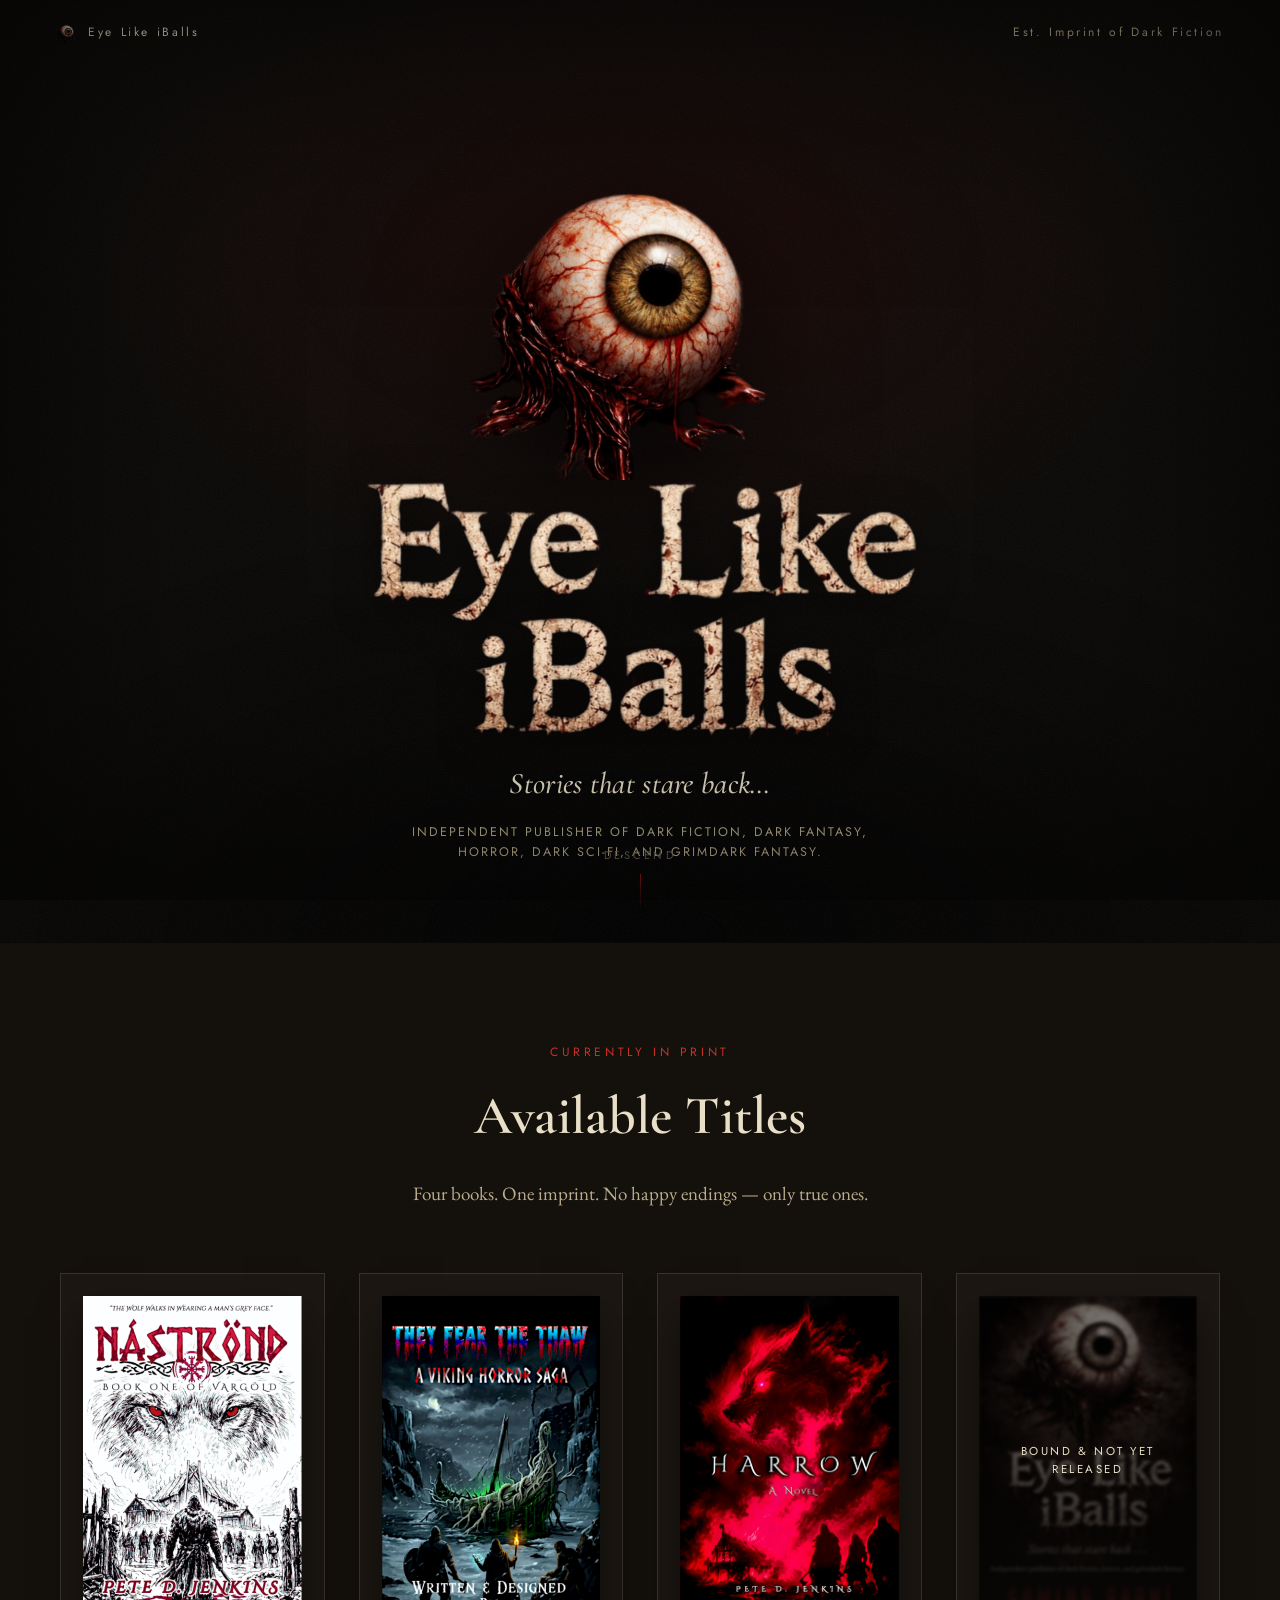
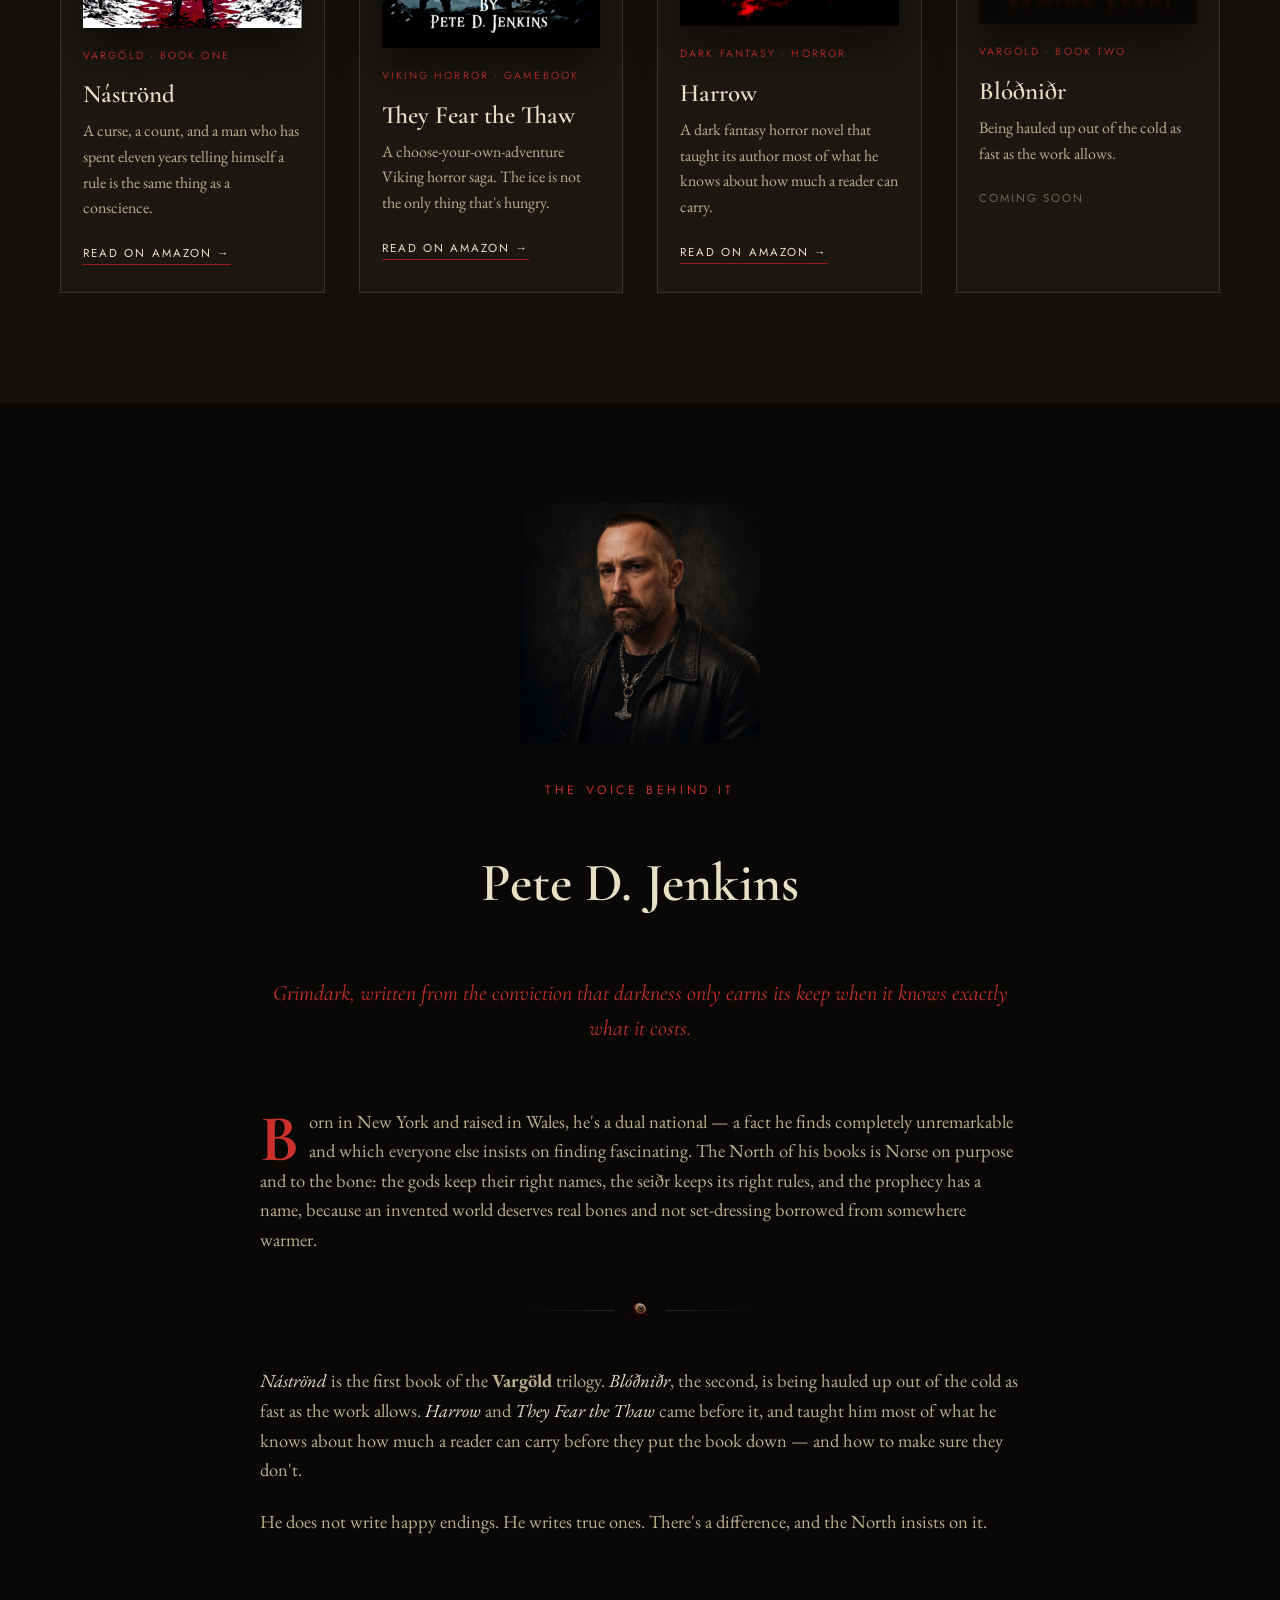
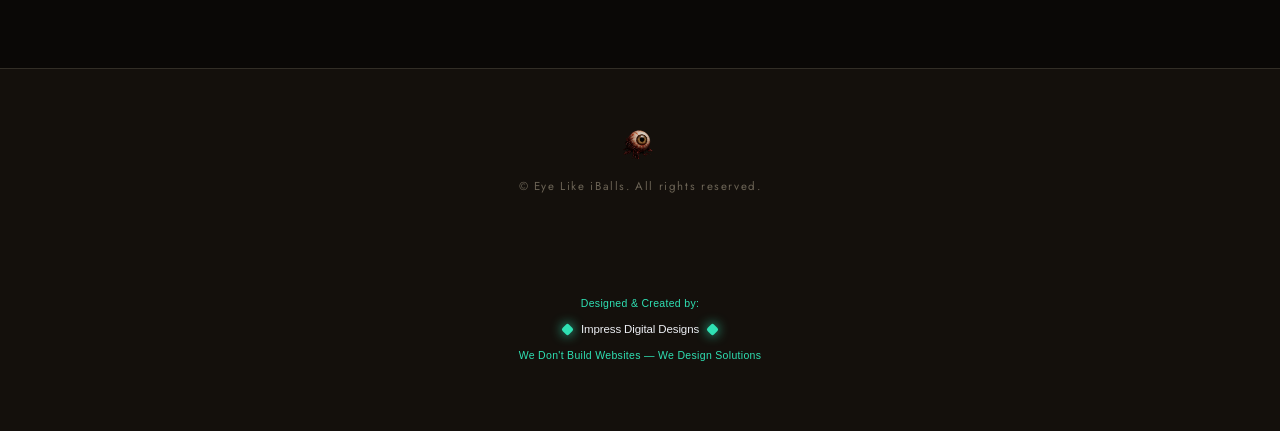
==== index.html @ 30e77a47 "Add files via upload" ====
<!DOCTYPE html>
<html lang="en">
<head>
<meta charset="UTF-8">
<meta name="viewport" content="width=device-width, initial-scale=1.0">
<title>Eye Like iBalls — Stories That Stare Back</title>
<meta name="description" content="Independent publisher of dark fiction, dark fantasy, horror, dark sci-fi, and grimdark fantasy.">
<link rel="preconnect" href="https://fonts.googleapis.com">
<link rel="preconnect" href="https://fonts.gstatic.com" crossorigin>
<link href="https://fonts.googleapis.com/css2?family=Cormorant+Garamond:ital,wght@0,500;0,600;0,700;1,500&family=EB+Garamond:ital,wght@0,400;0,500;1,400&family=Jost:wght@400;500;600&display=swap" rel="stylesheet">
<link rel="icon" href="favicon.png">
<link rel="icon" href="favicon.svg">
<link rel="stylesheet" href="assets/css/styles.css">
</head>
<body>

<div class="noise"></div>
<div class="vignette"></div>

<div class="markbar">
  <span class="brandmark"><img src="assets/images/eyeball.png" alt="Eye Like iBalls brand logo: Eyeball"> Eye Like iBalls</span>
  <span>Est. Imprint of Dark Fiction</span>
</div>

<section class="hero" id="top">
  <div class="eye-stage" id="eyeStage">
    <div class="eye-glow"></div>
    <img src="assets/images/eyeball.png" alt="A bleeding, torn eyeball — the mark of Eye Like iBalls">
    <div class="drip-field">
      <span class="drop"></span>
      <span class="drop"></span>
      <span class="drop"></span>
    </div>
  </div>

  <img class="wordmark" src="assets/images/wordmark.png" alt="Eye Like iBalls">

  <p class="tagline">Stories that stare back&hellip;</p>
  <p class="sub">Independent publisher of dark fiction, dark fantasy, horror, dark sci&#8209;fi, and grimdark fantasy.</p>

  <div class="scrolldown">Descend</div>
</section>

<svg class="torn" viewBox="0 0 1200 46" preserveAspectRatio="none"><path d="M0,0 L1200,0 L1200,18 L1170,26 L1140,14 L1108,30 L1076,10 L1044,24 L1012,6 L980,28 L948,12 L916,22 L884,4 L852,26 L820,16 L788,30 L756,8 L724,20 L692,2 L660,24 L628,14 L596,28 L564,10 L532,22 L500,6 L468,26 L436,16 L404,30 L372,8 L340,20 L308,4 L276,24 L244,12 L212,28 L180,10 L148,22 L116,6 L84,26 L52,16 L20,30 L0,14 Z"></path></svg>

<section id="catalog">
  <div class="wrap">
    <p class="eyebrow">Currently in Print</p>
    <h2 class="title">Available Titles</h2>
    <p class="lede">Four books. One imprint. No happy endings — only true ones.</p>

    <div class="catalog">

      <article class="book">
        <div class="frame">
          <img src="assets/images/Nastrond.png" alt="Book cover for Náströnd, Book One of Vargöld">
        </div>
        <span class="kicker">Vargöld &middot; Book One</span>
        <h3>Náströnd</h3>
        <p>A curse, a count, and a man who has spent eleven years telling himself a rule is the same thing as a conscience.</p>
        <a class="readlink" href="https://www.amazon.com/gp/product/B0H89X2QBV/ref=ox_sc_act_image_5?smid=A1Y53T3O3Q25L8&psc=1" target="_blank" rel="noopener">Read on Amazon &rarr;</a>
      </article>

      <article class="book">
        <div class="frame">
          <img src="assets/images/TheyFearTheThaw.png" alt="Book cover for They Fear the Thaw">
        </div>
        <span class="kicker">Viking Horror &middot; Gamebook</span>
        <h3>They Fear the Thaw</h3>
        <p>A choose&#8209;your&#8209;own&#8209;adventure Viking horror saga. The ice is not the only thing that's hungry.</p>
        <a class="readlink" href="https://www.amazon.com/They-Fear-Thaw-Viking-Horror/dp/B0H66J7ZLD" target="_blank" rel="noopener">Read on Amazon &rarr;</a>
      </article>

      <article class="book">
        <div class="frame">
          <img src="assets/images/Harrow.png" alt="Book cover for Harrow">
        </div>
        <span class="kicker">Dark Fantasy &middot; Horror</span>
        <h3>Harrow</h3>
        <p>A dark fantasy horror novel that taught its author most of what he knows about how much a reader can carry.</p>
        <a class="readlink" href="https://www.amazon.com/Harrow-Pete-D-Jenkins/dp/B0H679WCL9" target="_blank" rel="noopener">Read on Amazon &rarr;</a>
      </article>

      <article class="book soon">
        <div class="frame">
          <img src="assets/images/ComingSoon.png" alt="Book cover for Blóðniðr, Book Two of Vargöld — coming soon">
        </div>
        <span class="kicker">Vargöld &middot; Book Two</span>
        <h3>Blóðniðr</h3>
        <p>Being hauled up out of the cold as fast as the work allows.</p>
        <span class="tag-soon">Coming Soon</span>
      </article>

    </div>
  </div>
</section>

<section class="author-section">
  <div class="wrap author-grid">
    <img class="glyph" src="assets/images/author.png" alt="Author, Pete D. Jenkins">
    <p class="eyebrow">The Voice Behind It</p>
    <h2 class="title">Pete D. Jenkins</h2>
    <p class="byline">Grimdark, written from the conviction that darkness only earns its keep when it knows exactly what it costs.</p>

    <div class="bio">
      <p>Born in New York and raised in Wales, he's a dual national &mdash; a fact he finds completely unremarkable and which everyone else insists on finding fascinating. The North of his books is Norse on purpose and to the bone: the gods keep their right names, the sei&eth;r keeps its right rules, and the prophecy has a name, because an invented world deserves real bones and not set&#8209;dressing borrowed from somewhere warmer.</p>

      <div class="divider-glyph"><img src="assets/images/eyeball.png" alt=""></div>

      <p><em>Náströnd</em> is the first book of the <strong>Varg&ouml;ld</strong> trilogy. <em>Bl&oacute;&eth;ni&eth;r</em>, the second, is being hauled up out of the cold as fast as the work allows. <em>Harrow</em> and <em>They Fear the Thaw</em> came before it, and taught him most of what he knows about how much a reader can carry before they put the book down &mdash; and how to make sure they don't.</p>

      <p>He does not write happy endings. He writes true ones. There's a difference, and the North insists on it.</p>
    </div>
  </div>
</section>

<footer>
  <img src="assets/images/eyeball.png" alt="">
  <p class="rights">&copy; Eye Like iBalls. All rights reserved.</p>
  <br><br>
  <div id="madebyIDD">
      <style>
        @font-face {
            font-family: 'Rajdhani';
            src: url('RajdhaniLight.otf') format('opentype');
            font-weight: 300;
            font-style: normal;
            font-display: swap;
        }
        @font-face {
            font-family: 'Inter';
            src: url('Inter-Variable.ttf') format('truetype-variations');
            font-weight: 100 900;
            font-style: normal;
            font-display: swap;
        }
        .IDDmadeby {
            text-align: center;
            padding: 28px 20px;
        }
        .IDDmadeby a {
            text-decoration: none;
            color: inherit;
        }
        .IDDlogo-intro {
            font-family: Inter, sans-serif;
            font-size: 10.5px;
            letter-spacing: 0.03em;
            color: #2fe0b3;
            margin-bottom: 8px;
        }
        .IDDlogoproper {
            display: flex;
            align-items: center;
            justify-content: center;
            gap: 9px;
            font-family: Rajdhani, sans-serif;
            font-size: 11.5px;
            font-weight: 300;
            letter-spacing: -0.01em;
            color: #edeff4;
            margin-bottom: 8px;
        }
        .IDDlogoproper span {
            width: 9px;
            height: 9px;
            border-radius: 2px;
            background: #2fe0b3;
            transform: rotate(45deg);
            box-shadow: 0 0 12px #2fe0b3;
            display: inline-block;
        }
        .IDDtagline {
            font-family: Inter, sans-serif;
            font-size: 10.5px;
            letter-spacing: 0.03em;
            color: #2fe0b3;
        }
    </style>

    <div class="IDDmadeby">
        <a href="https://petedjenkinsauthor.github.io/impressdigitaldesigns/">
            <div class="IDDlogo-intro">
                Designed &amp; Created by:
            </div>
            <div class="IDDlogoproper">
                <span></span>
                Impress Digital Designs
                <span></span>
            </div>
            <div class="IDDtagline">
                We Don't Build Websites — We Design Solutions
            </div>
        </a>
    </div>
  </div>
<!--  <p class="credit">
    <a href="https://petedjenkinsauthor.github.io/impressdigitaldesigns/">Designed by <strong>Impress Digital Designs</strong></a>
    <a href="https://petedjenkinsauthor.github.io/impressdigitaldesigns/"><span class="tagline2">We don't build websites. We design solutions.</span></a>
    </p> -->
</footer>

<script>
  (function(){
    var reduce = window.matchMedia('(prefers-reduced-motion: reduce)').matches;
    var stage = document.getElementById('eyeStage');
    var img = stage ? stage.querySelector('img') : null;
    if(!reduce && img){
      window.addEventListener('mousemove', function(e){
        var w = window.innerWidth, h = window.innerHeight;
        var x = (e.clientX / w - 0.5) * 10;
        var y = (e.clientY / h - 0.5) * 8;
        img.style.transform = 'translate(' + x + 'px,' + y + 'px)';
      });
    }
  })();
</script>

</body>
</html>
---- assets/css/styles.css ----
/* Stylesheet for EyeLikeiBalls website */

:root{
  --void: #0a0806;
  --void-2: #14100c;
  --void-3: #1c1712;
  --bone: #e9dfc7;
  --bone-dim: #b9ad8d;
  --blood: #6e0e0e;
  --blood-bright: #9c1616;
  --blood-glow: #c9312a;
  --iris: #8f7a42;
  --ash: #6b6355;
  --hair: rgba(233,223,199,0.14);

  --display: "Cormorant Garamond", serif;
  --body: "EB Garamond", serif;
  --label: "Jost", sans-serif;
}

*{ box-sizing: border-box; }

html{ scroll-behavior: smooth; }

body{
  margin:0;
  background: var(--void);
  color: var(--bone);
  font-family: var(--body);
  font-size: 18px;
  line-height: 1.6;
  -webkit-font-smoothing: antialiased;
}

::selection{ background: var(--blood); color: var(--bone); }

a{ color: inherit; }

img{ max-width: 100%; display:block; }

.noise{
  position: fixed;
  inset: 0;
  pointer-events: none;
  z-index: 500;
  opacity: 0.05;
  mix-blend-mode: overlay;
  background-image: url("data:image/svg+xml;utf8,<svg xmlns='http://www.w3.org/2000/svg' width='120' height='120'><filter id='n'><feTurbulence type='fractalNoise' baseFrequency='0.9' numOctaves='2' stitchTiles='stitch'/></filter><rect width='100%25' height='100%25' filter='url(%23n)'/></svg>");
}

.vignette{
  position: fixed;
  inset:0;
  pointer-events:none;
  z-index: 400;
  box-shadow: inset 0 0 22vw rgba(0,0,0,0.75);
}

/* ---------- corner mark / nav ---------- */
.markbar{
  position: fixed;
  top:0; left:0; right:0;
  z-index: 300;
  display:flex;
  align-items:center;
  justify-content: space-between;
  padding: 22px clamp(20px, 5vw, 56px);
  font-family: var(--label);
  font-size: 12px;
  letter-spacing: 0.22em;
  color: var(--bone-dim);
  pointer-events: none;
  mix-blend-mode: difference;
}
.markbar span{ pointer-events:auto; }
.markbar .brandmark{
  display:flex; align-items:center; gap:10px;
  color: var(--bone);
}
.markbar .brandmark img{ width:22px; height:22px; opacity:0.9; filter: saturate(0.7); }

/* ---------- HERO ---------- */
.hero{
  position: relative;
  min-height: 100vh;
  display:flex;
  flex-direction: column;
  align-items:center;
  justify-content:center;
  text-align:center;
  padding: 140px 24px 80px;
  overflow: hidden;
  background:
    radial-gradient(ellipse 70% 55% at 50% 28%, rgba(110,14,14,0.16), transparent 62%),
    radial-gradient(ellipse 120% 80% at 50% 100%, rgba(0,0,0,0.9), transparent 60%),
    var(--void);
}

.hero::before{
  content:"";
  position:absolute; inset:0;
  background-image: url("data:image/svg+xml;utf8,<svg xmlns='http://www.w3.org/2000/svg' width='300' height='300'><filter id='n'><feTurbulence type='fractalNoise' baseFrequency='0.65' numOctaves='3'/><feColorMatrix type='saturate' values='0'/></filter><rect width='100%25' height='100%25' filter='url(%23n)' opacity='0.5'/></svg>");
  opacity: 0.10;
  pointer-events:none;
}

.eye-stage{
  position: relative;
  width: min(340px, 58vw);
  margin: 0 auto 6px;
}

.eye-stage img{
  width:100%;
  filter: drop-shadow(0 30px 60px rgba(0,0,0,0.75));
  will-change: transform;
  transition: transform 0.25s ease-out;
}

.eye-glow{
  position:absolute;
  left:50%; top:46%;
  width: 46%;
  height: 46%;
  transform: translate(-50%,-50%);
  background: radial-gradient(circle, rgba(201,49,42,0.35), transparent 70%);
  filter: blur(18px);
  opacity: 0.7;
  animation: pulse 4.5s ease-in-out infinite;
  pointer-events:none;
}

@keyframes pulse{
  0%,100%{ opacity: 0.45; transform: translate(-50%,-50%) scale(0.94); }
  50%{ opacity: 0.85; transform: translate(-50%,-50%) scale(1.05); }
}

.drip-field{
  position:absolute;
  left:50%;
  top: 100%;
  transform: translateX(-50%);
  width: 6px;
  height: 0;
}

.drop{
  position:absolute;
  top:0;
  width: 5px;
  height: 16px;
  border-radius: 0 0 50% 50%;
  background: linear-gradient(var(--blood-bright), var(--blood));
  opacity: 0;
  animation: drip 5.5s cubic-bezier(.6,0,.8,1) infinite;
}
.drop:nth-child(1){ left:-14px; animation-delay: 0s; }
.drop:nth-child(2){ left: -2px; animation-delay: 1.4s; }
.drop:nth-child(3){ left: 10px; animation-delay: 3.1s; }

@keyframes drip{
  0%{ opacity:0; transform: translateY(0) scaleY(0.6); }
  6%{ opacity: 0.9; }
  70%{ opacity: 0.75; }
  92%{ opacity:0; transform: translateY(120px) scaleY(1.3); }
  100%{ opacity:0; transform: translateY(120px); }
}

.wordmark{
  width: min(560px, 84vw);
  margin: -10px auto 22px;
  filter: drop-shadow(0 8px 20px rgba(0,0,0,0.6));
}

.tagline{
  font-family: var(--display);
  font-style: italic;
  font-weight: 500;
  font-size: clamp(22px, 3.4vw, 30px);
  color: var(--bone);
  letter-spacing: 0.01em;
  margin: 0 0 14px;
}

.sub{
  font-family: var(--label);
  font-size: 12.5px;
  letter-spacing: 0.16em;
  text-transform: uppercase;
  color: var(--bone-dim);
  max-width: 520px;
  margin: 0 auto;
}

.scrolldown{
  position:absolute;
  bottom: 34px; left:50%;
  transform: translateX(-50%);
  font-family: var(--label);
  font-size: 11px;
  letter-spacing: 0.3em;
  text-transform: uppercase;
  color: var(--ash);
  display:flex;
  flex-direction:column;
  align-items:center;
  gap:10px;
}
.scrolldown::after{
  content:"";
  width:1px; height:34px;
  background: linear-gradient(var(--blood-bright), transparent);
  animation: drip 3.2s ease-in-out infinite;
  animation-name: threadgrow;
}
@keyframes threadgrow{
  0%,100%{ opacity:0.2; height:20px; }
  50%{ opacity:0.9; height:40px; }
}

/* ---------- torn divider ---------- */
.torn{
  display:block;
  width: 100%;
  height: 2px;
  margin-top: -1px;
}
.torn path{ fill: var(--void-2); }
.torn-flip{ transform: rotate(180deg); }

/* ---------- SECTIONS ---------- */
section{
  position: relative;
  background: var(--void-2);
  padding: 100px 24px 110px;
}
.wrap{
  max-width: 1160px;
  margin: 0 auto;
}

.eyebrow{
  font-family: var(--label);
  font-size: 12px;
  letter-spacing: 0.3em;
  text-transform: uppercase;
  color: var(--blood-glow);
  text-align:center;
  margin: 0 0 10px;
}

h2.title{
  font-family: var(--display);
  font-weight: 600;
  font-size: clamp(34px, 5vw, 54px);
  text-align:center;
  margin: 0 0 20px;
  color: var(--bone);
}

.lede{
  max-width: 620px;
  margin: 0 auto 64px;
  text-align:center;
  color: var(--bone-dim);
  font-size: 19px;
}

/* ---------- catalog ---------- */
.catalog{
  display:grid;
  grid-template-columns: repeat(auto-fit, minmax(230px, 1fr));
  gap: 34px;
}

.book{
  position:relative;
  background: var(--void-3);
  border: 1px solid var(--hair);
  padding: 22px 22px 26px;
  transition: transform 0.35s ease, border-color 0.35s ease;
}
.book:hover{ transform: translateY(-6px); border-color: rgba(156,22,22,0.5); }

.book .frame{
  position:relative;
  overflow:hidden;
  margin-bottom: 20px;
  box-shadow: 0 20px 40px rgba(0,0,0,0.5);
}
.book .frame img{
  width:100%;
  display:block;
  transition: transform 0.6s ease, filter 0.6s ease;
}
.book:hover .frame img{ transform: scale(1.045); }

.book.soon .frame img{
  filter: grayscale(0.55) contrast(1.05) brightness(0.55) blur(1.5px);
}
.book.soon .frame::after{
  content: "Bound & Not Yet Released";
  position:absolute; inset:0;
  display:flex; align-items:center; justify-content:center;
  text-align:center;
  padding: 20px;
  font-family: var(--label);
  font-size: 11.5px;
  letter-spacing: 0.22em;
  text-transform: uppercase;
  color: var(--bone);
  background: linear-gradient(rgba(10,8,6,0.15), rgba(10,8,6,0.75));
}

.book h3{
  font-family: var(--display);
  font-size: 25px;
  font-weight: 600;
  margin: 0 0 4px;
  color: var(--bone);
}
.book .kicker{
  display:block;
  font-family: var(--label);
  font-size: 10.5px;
  letter-spacing: 0.2em;
  text-transform: uppercase;
  color: var(--blood-glow);
  margin-bottom: 10px;
}
.book p{
  color: var(--bone-dim);
  font-size: 16px;
  margin: 0 0 16px;
}

.readlink{
  font-family: var(--label);
  font-size: 11.5px;
  letter-spacing: 0.18em;
  text-transform: uppercase;
  color: var(--bone);
  text-decoration:none;
  border-bottom: 1px solid var(--blood-bright);
  padding-bottom: 3px;
  transition: color 0.25s ease, border-color 0.25s ease;
}
.readlink:hover{ color: var(--blood-glow); border-color: var(--blood-glow); }

.tag-soon{
  font-family: var(--label);
  font-size: 11.5px;
  letter-spacing: 0.18em;
  text-transform: uppercase;
  color: var(--ash);
}

/* ---------- author ---------- */
.author-section{ background: var(--void); }
.author-grid{
  display:grid;
  grid-template-columns: 1fr;
  gap: 30px;
  max-width: 760px;
  margin: 0 auto;
}
.author-grid .glyph{
  width: 240px;
  margin: 0 auto 8px;
  opacity: 0.85;
}
.byline{
  font-family: var(--display);
  font-style: italic;
  font-size: 22px;
  text-align:center;
  color: var(--blood-glow);
  margin: 0 0 30px;
}
.bio{
  color: var(--bone-dim);
  font-size: 18.5px;
  text-align: left;
}
.bio p{ margin: 0 0 22px; }
.bio p:first-of-type::first-letter{
  font-family: var(--display);
  font-size: 66px;
  line-height: 0.8;
  float:left;
  padding: 6px 10px 0 0;
  color: var(--blood-glow);
  font-weight: 700;
}
.bio em{ color: var(--bone); font-style: italic; }

.divider-glyph{
  display:flex;
  align-items:center;
  justify-content:center;
  gap: 16px;
  margin: 46px 0;
  color: var(--ash);
}
.divider-glyph::before, .divider-glyph::after{
  content:"";
  height:1px; width: 90px;
  background: linear-gradient(90deg, transparent, var(--hair));
}
.divider-glyph::after{ background: linear-gradient(270deg, transparent, var(--hair)); }
.divider-glyph img{ width: 20px; opacity: 0.7; }

/* ---------- footer ---------- */
footer{
  background: var(--void-2);
  border-top: 1px solid var(--hair);
  padding: 56px 24px 40px;
  text-align:center;
}
footer img{ width: 34px; margin: 0 auto 18px; opacity: 0.85; }
footer .rights{
  font-family: var(--label);
  font-size: 11.5px;
  letter-spacing: 0.14em;
  color: var(--ash);
  margin: 0 0 14px;
}
footer .credit{
  font-family: var(--label);
  font-size: 10.5px;
  letter-spacing: 0.16em;
  text-transform: uppercase;
  color: var(--bone-dim);
}
footer .credit strong{ color: var(--bone); font-weight: 600; }
footer .credit .tagline2{
  display:block;
  margin-top: 6px;
  color: var(--ash);
  font-style: normal;
  letter-spacing: 0.1em;
}
footer a {
    text-decoration: none;
}

@media (max-width: 640px){
  section{ padding: 76px 20px 84px; }
  .lede{ margin-bottom: 46px; }
  .catalog{ gap: 26px; }
}

@media (prefers-reduced-motion: reduce){
  *{ animation-duration: 0.001s !important; animation-iteration-count: 1 !important; transition-duration: 0.001s !important; }
  .eye-stage img{ transition:none; }
}
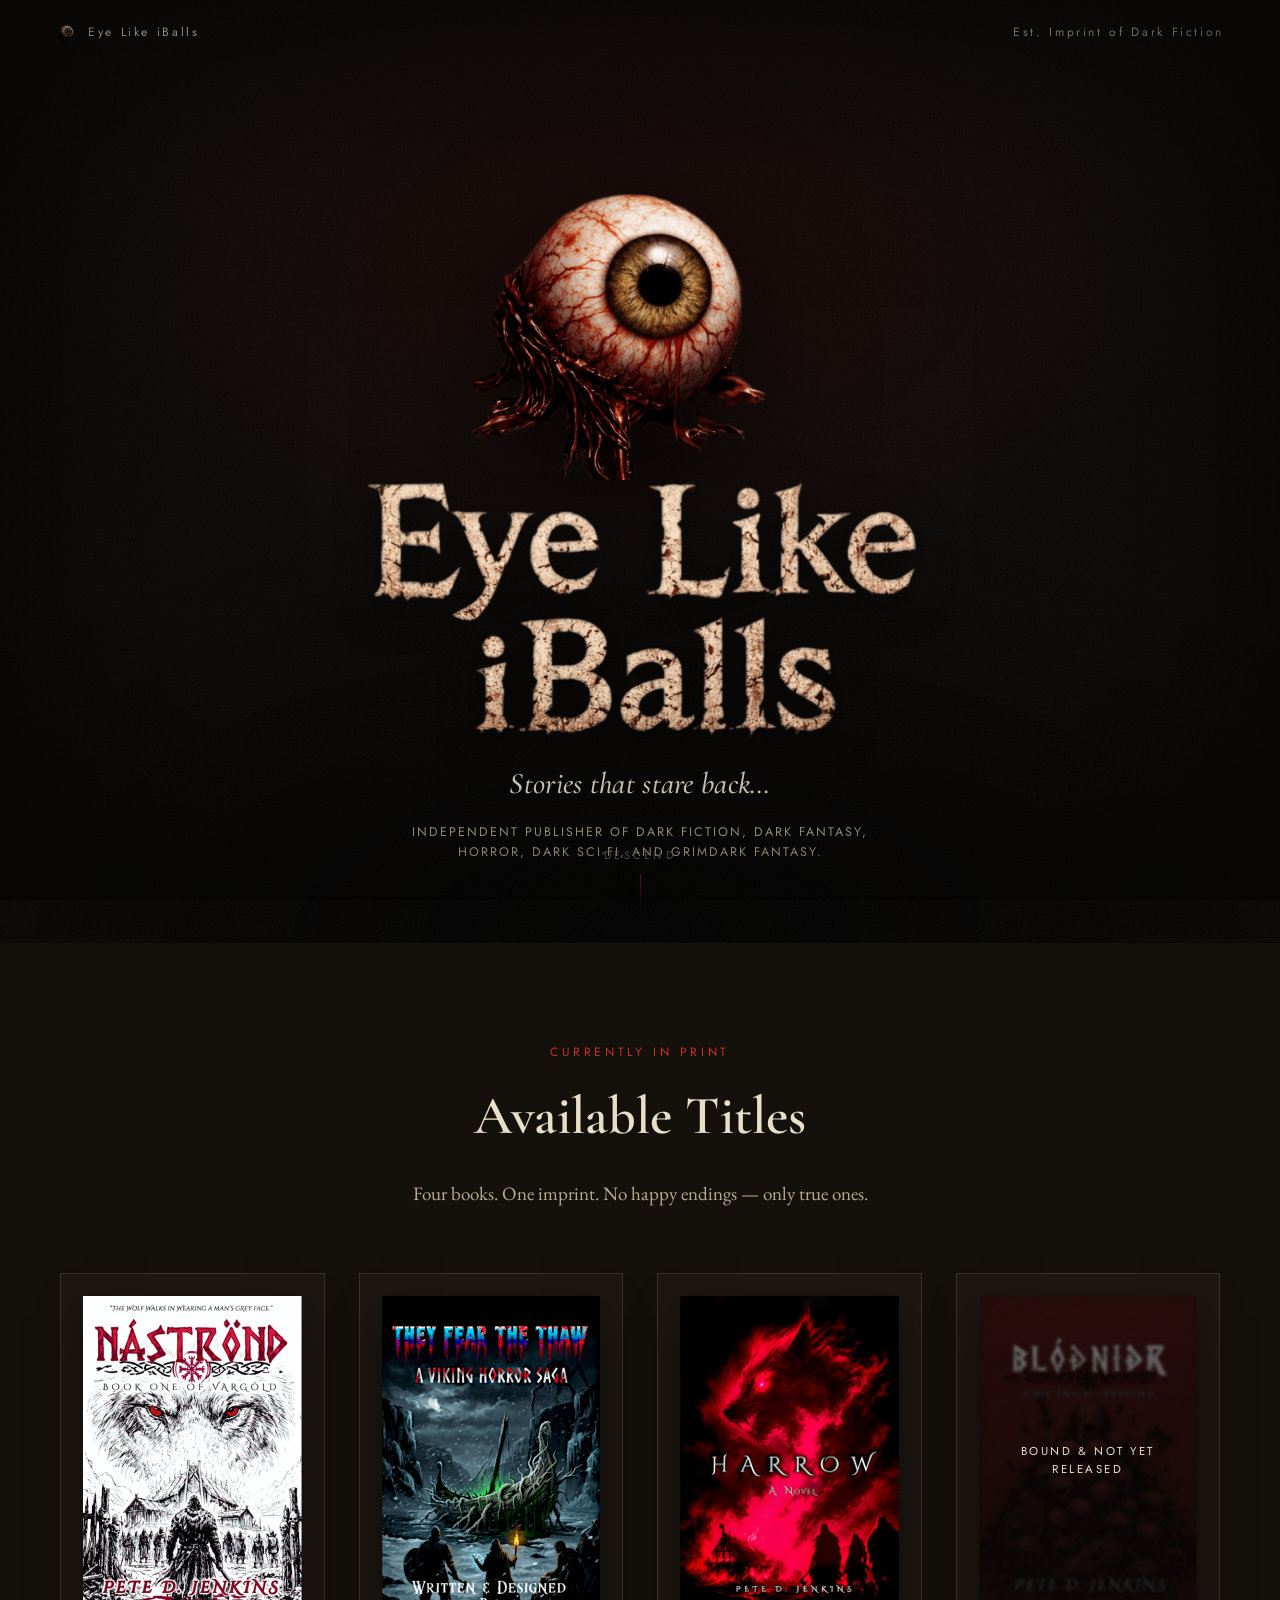
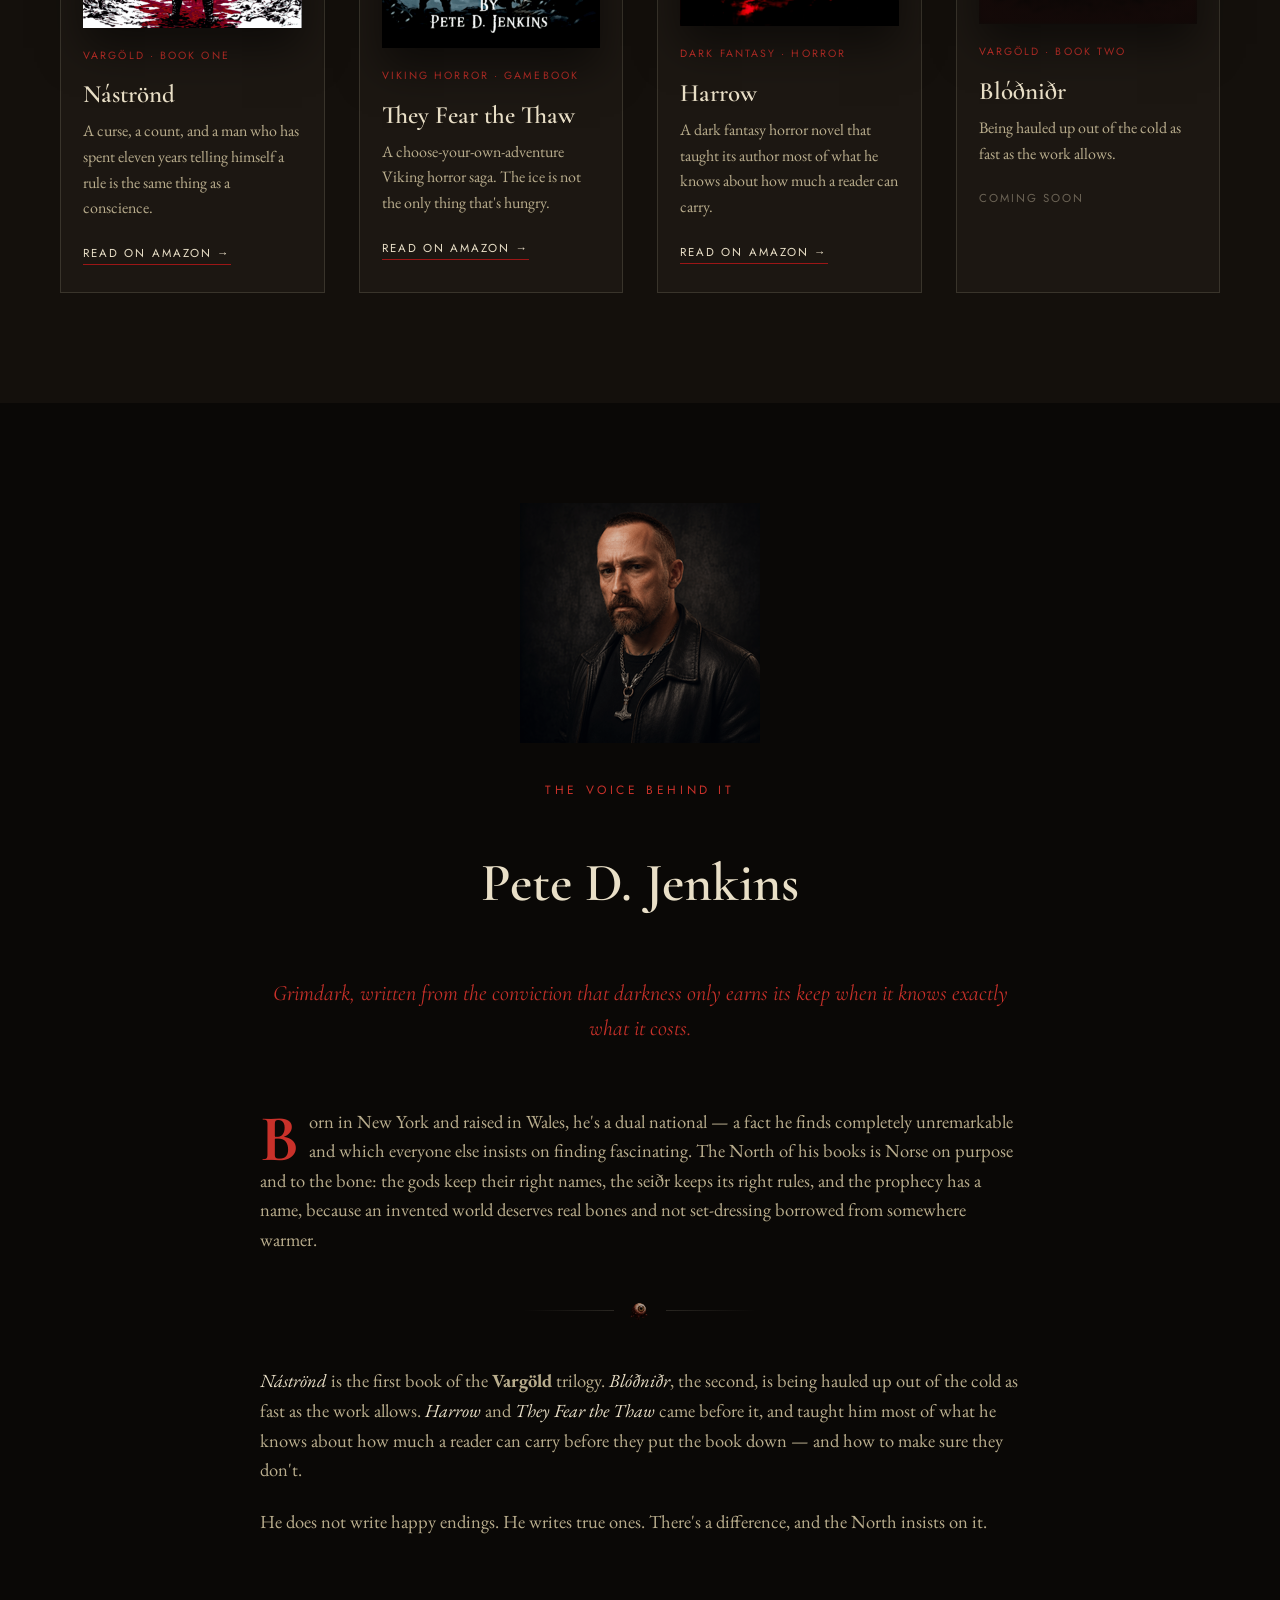
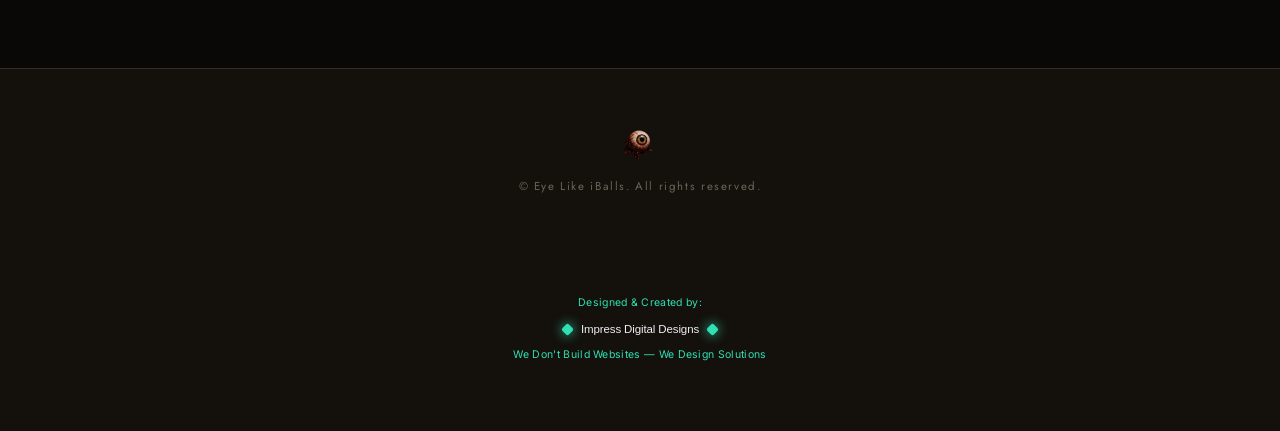
==== commit 1af398eb: "Update book cover image for Blóðniðr" ====
--- a/index.html
+++ b/index.html
@@ -83,7 +83,7 @@
 
       <article class="book soon">
         <div class="frame">
-          <img src="assets/images/ComingSoon.png" alt="Book cover for Blóðniðr, Book Two of Vargöld — coming soon">
+          <img src="assets/images/Blodnidr.jpg" alt="Book cover for Blóðniðr, Book Two of Vargöld — coming soon">
         </div>
         <span class="kicker">Vargöld &middot; Book Two</span>
         <h3>Blóðniðr</h3>
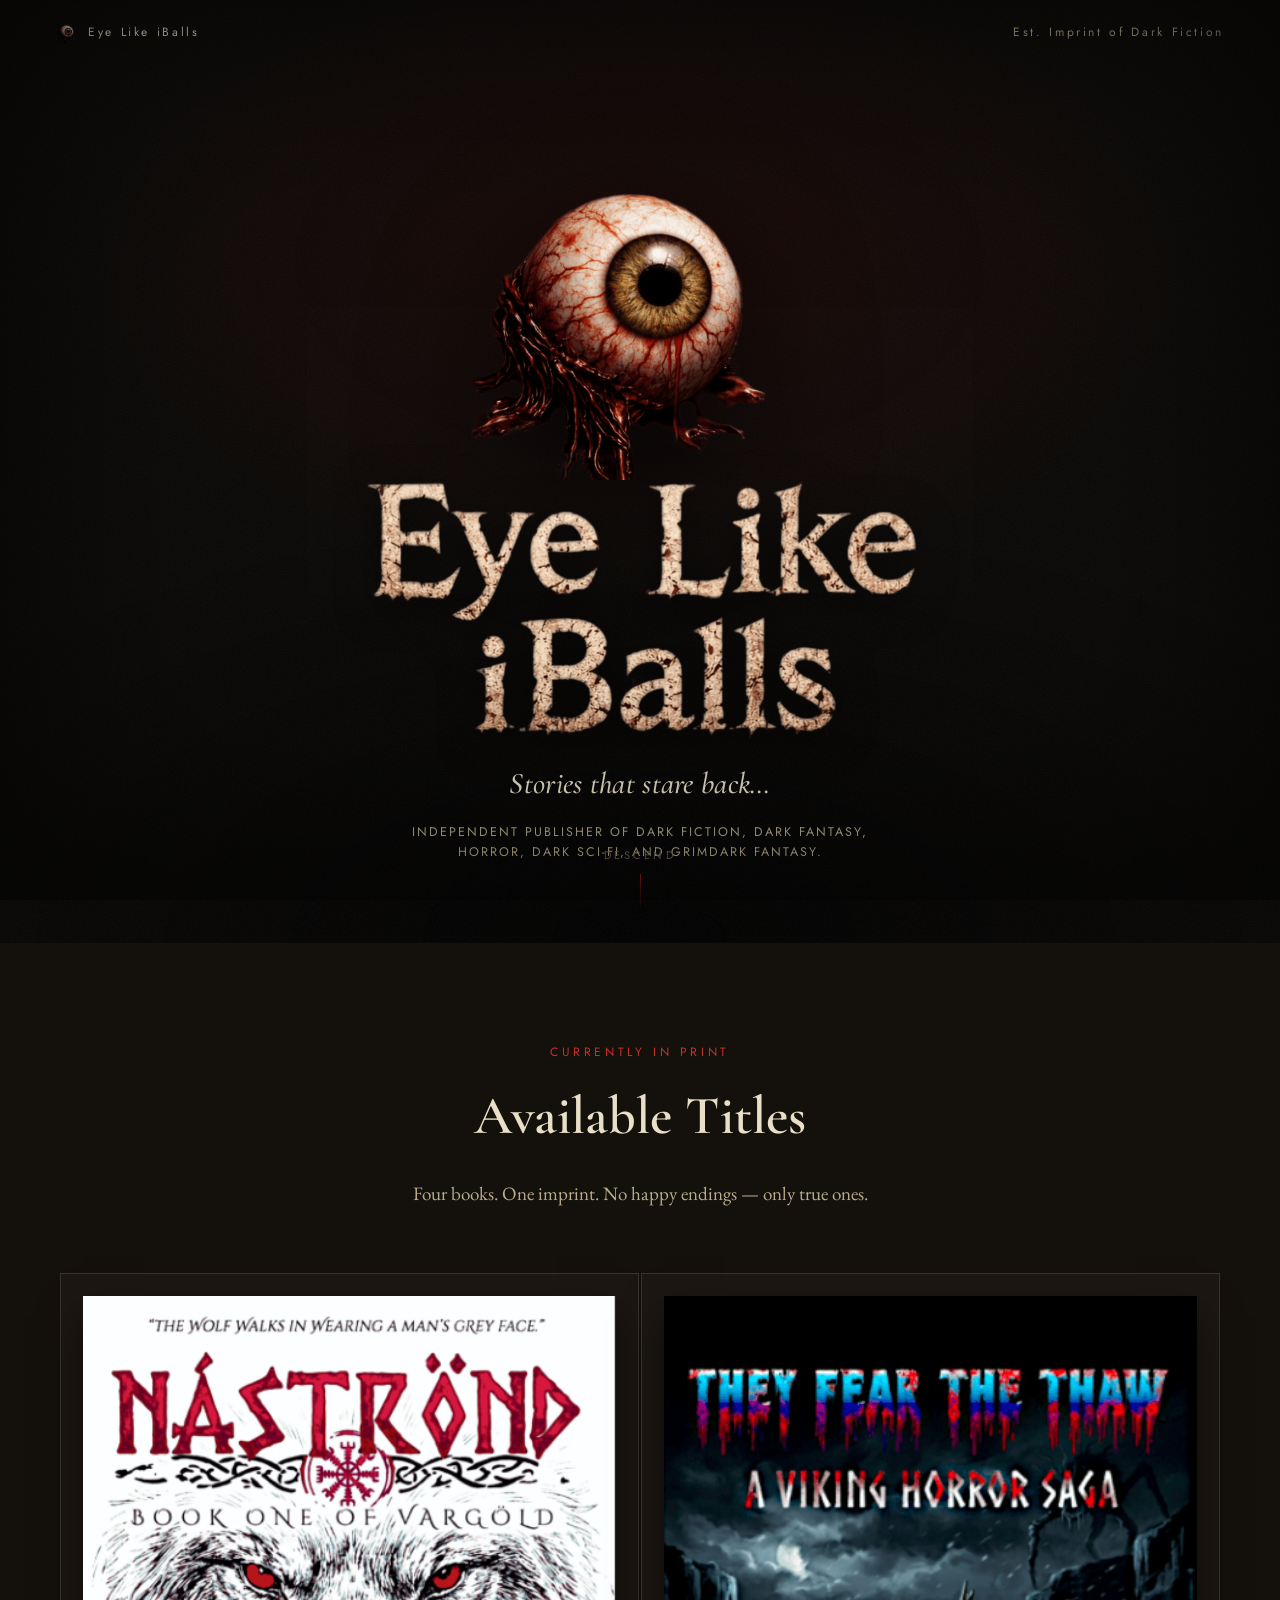
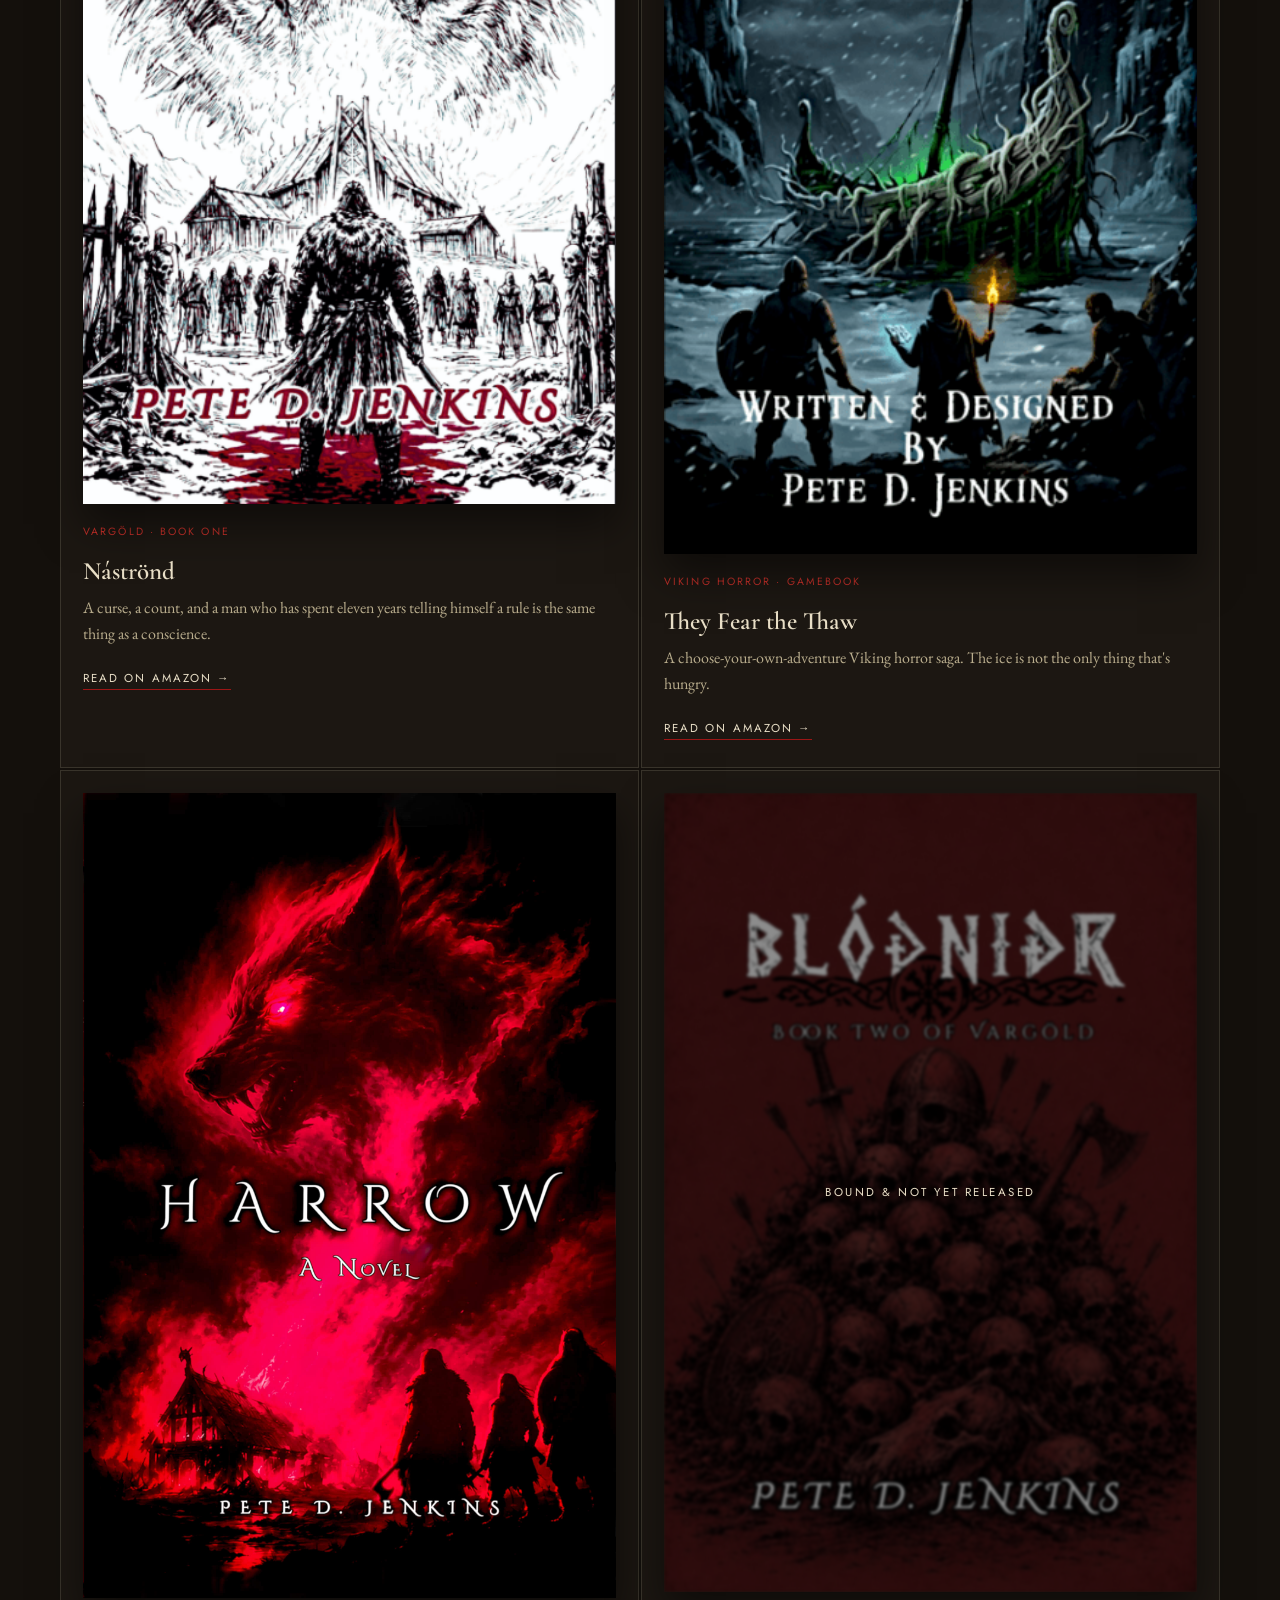
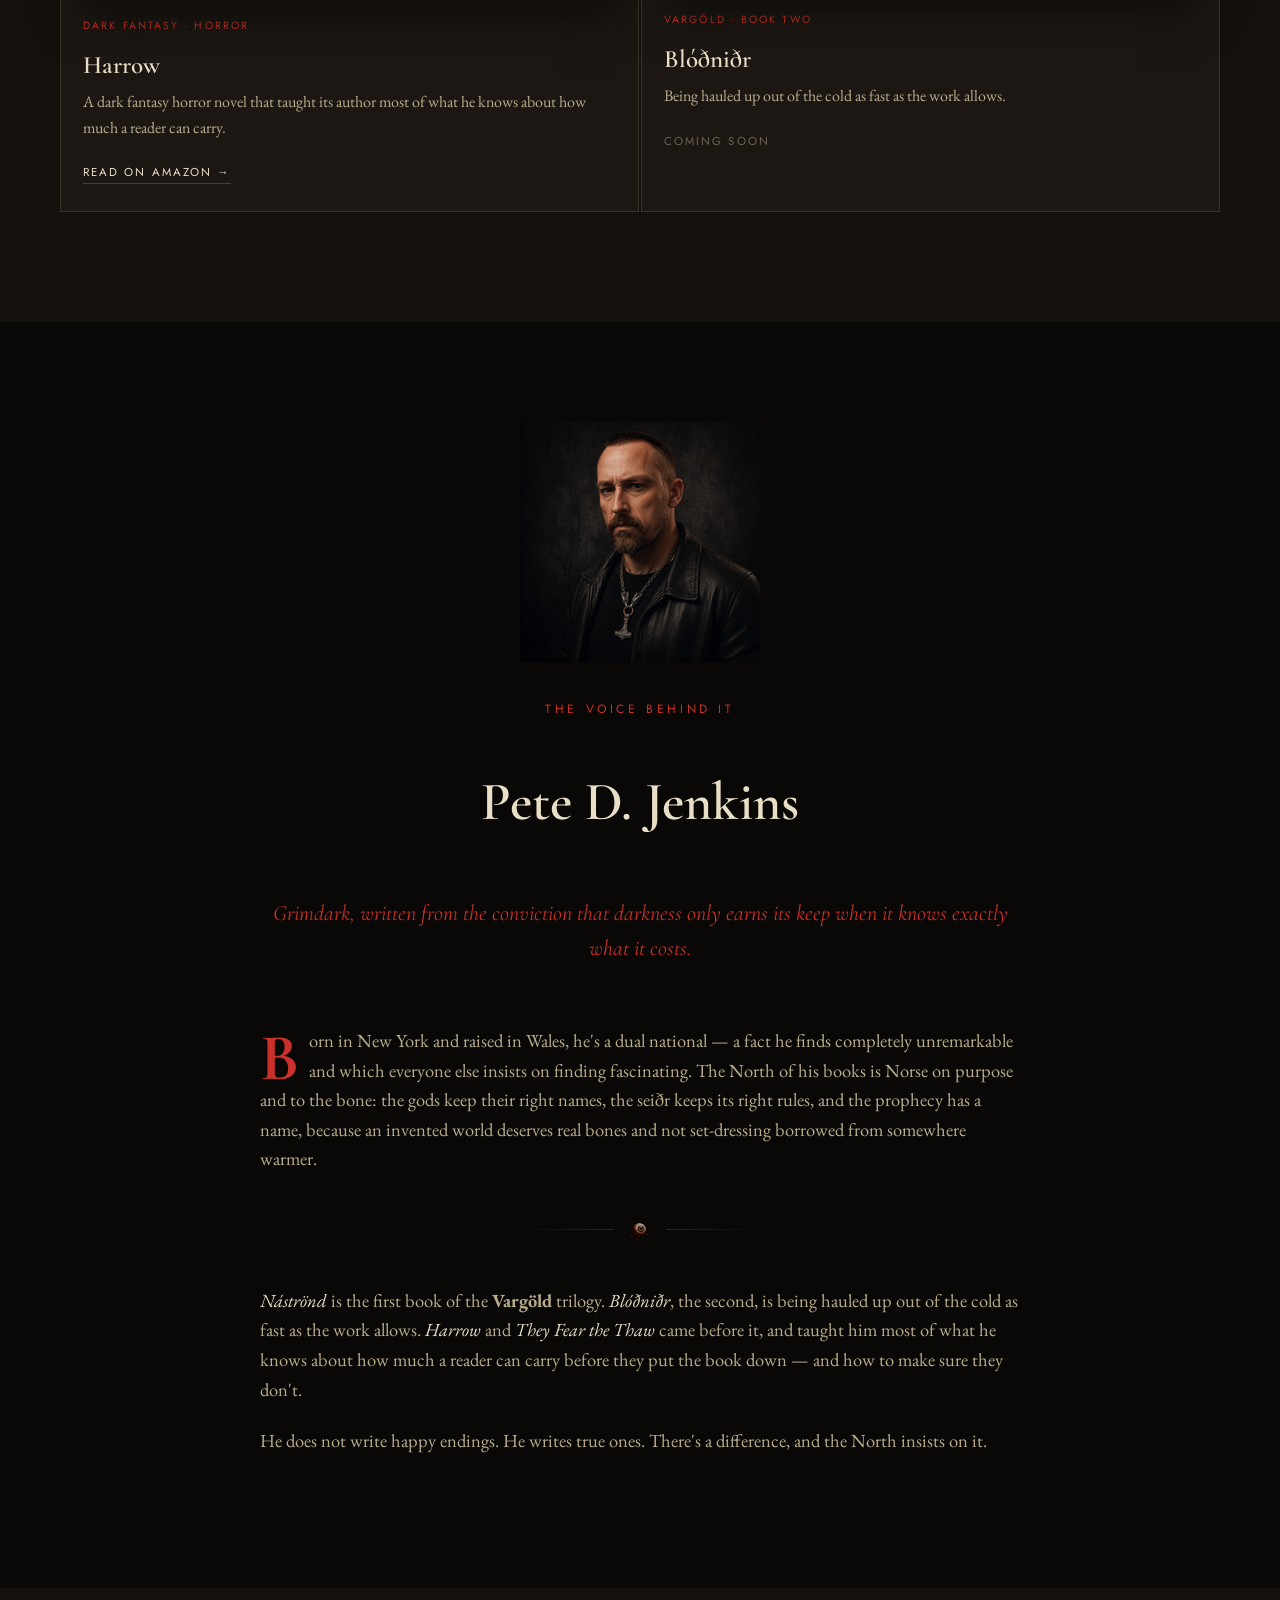
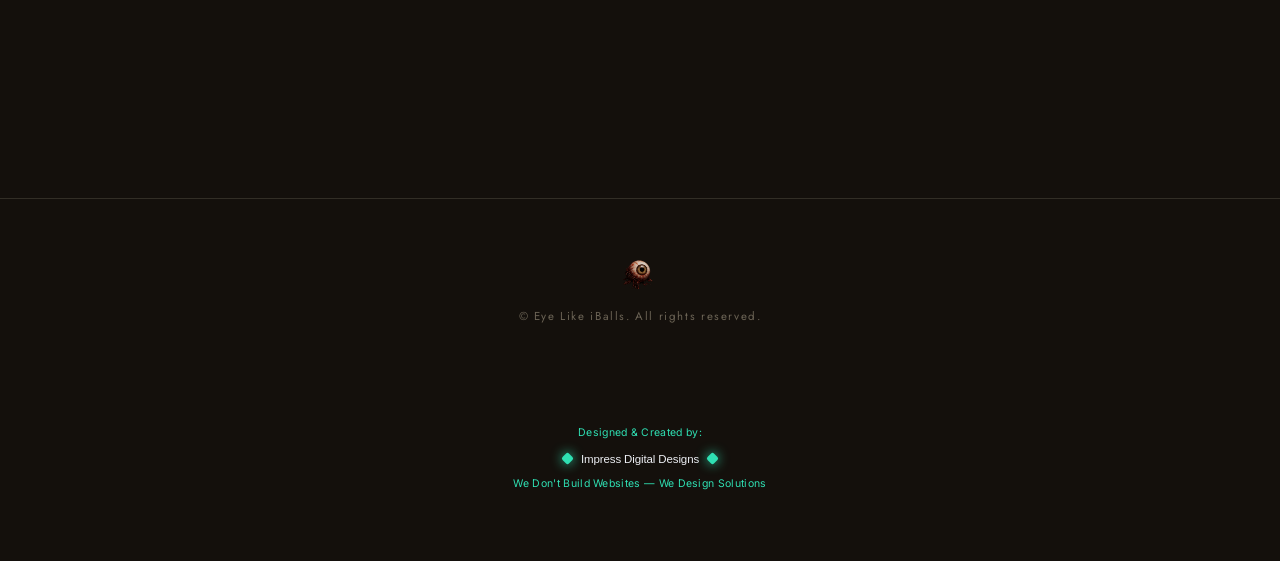
==== commit bad67b7f: "Add YouTube video iframe to catalog section" ====
--- a/index.html
+++ b/index.html
@@ -113,7 +113,11 @@
     </div>
   </div>
 </section>
-
+<section class="catalog>
+  <div>
+    <iframe width="560" height="315" src="https://www.youtube.com/embed/9-eN5fuo-K4?si=UBgDWlewTH_qQAwb" title="YouTube video player" frameborder="0" allow="accelerometer; autoplay; clipboard-write; encrypted-media; gyroscope; picture-in-picture; web-share" referrerpolicy="strict-origin-when-cross-origin" allowfullscreen></iframe>
+  </div>
+</section>
 <footer>
   <img src="assets/images/eyeball.png" alt="">
   <p class="rights">&copy; Eye Like iBalls. All rights reserved.</p>
--- a/assets/css/styles.css
+++ b/assets/css/styles.css
@@ -267,12 +267,17 @@
 }
 
 /* ---------- catalog ---------- */
-.catalog{
+.catalog {
   display:grid;
-  grid-template-columns: repeat(auto-fit, minmax(230px, 1fr));
-  gap: 34px;
-}
-
+  grid-template-columns: repeat(2, 1fr);
+  grid-template-rows: repeat(2, auto);
+  gap: 2px;
+}
+@media (max-width:970px){
+  .catalog {
+    grid-template-columns:1fr;
+  }
+}
 .book{
   position:relative;
   background: var(--void-3);
@@ -309,7 +314,6 @@
   letter-spacing: 0.22em;
   text-transform: uppercase;
   color: var(--bone);
-  background: linear-gradient(rgba(10,8,6,0.15), rgba(10,8,6,0.75));
 }
 
 .book h3{
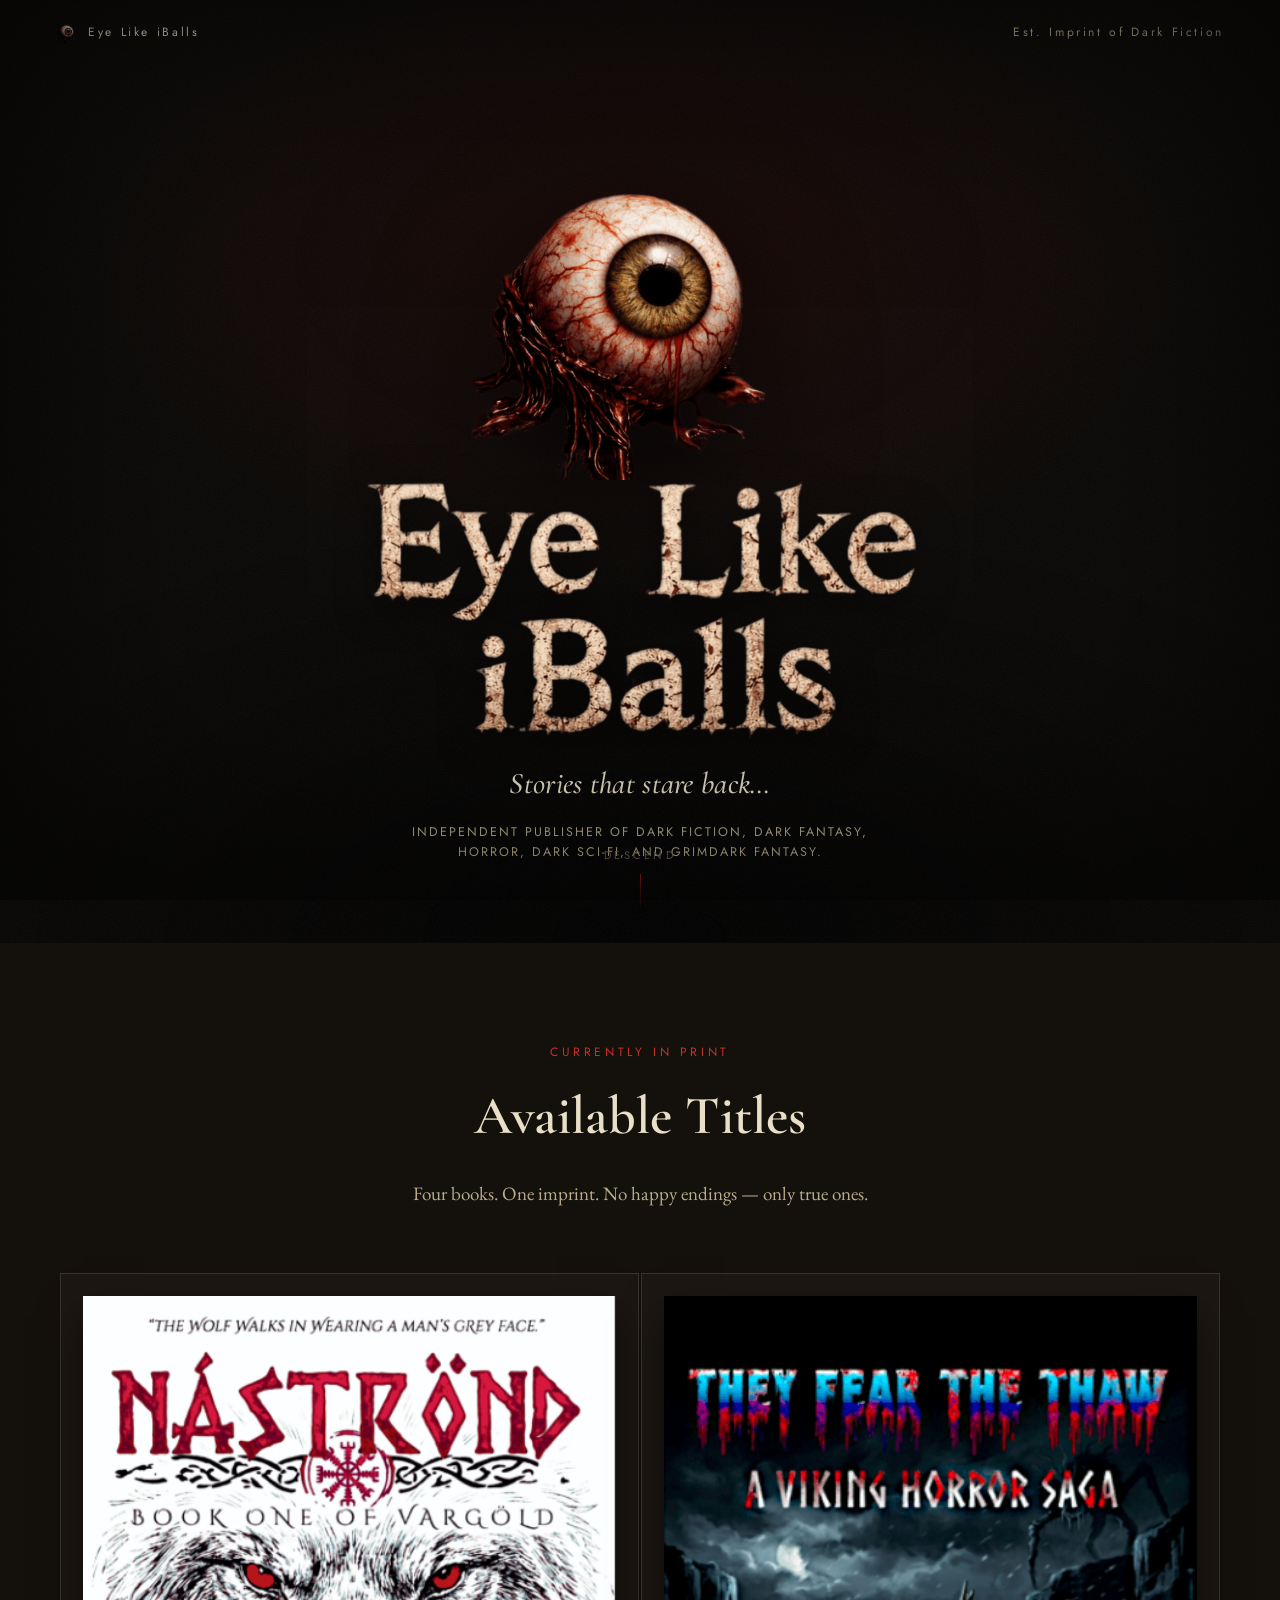
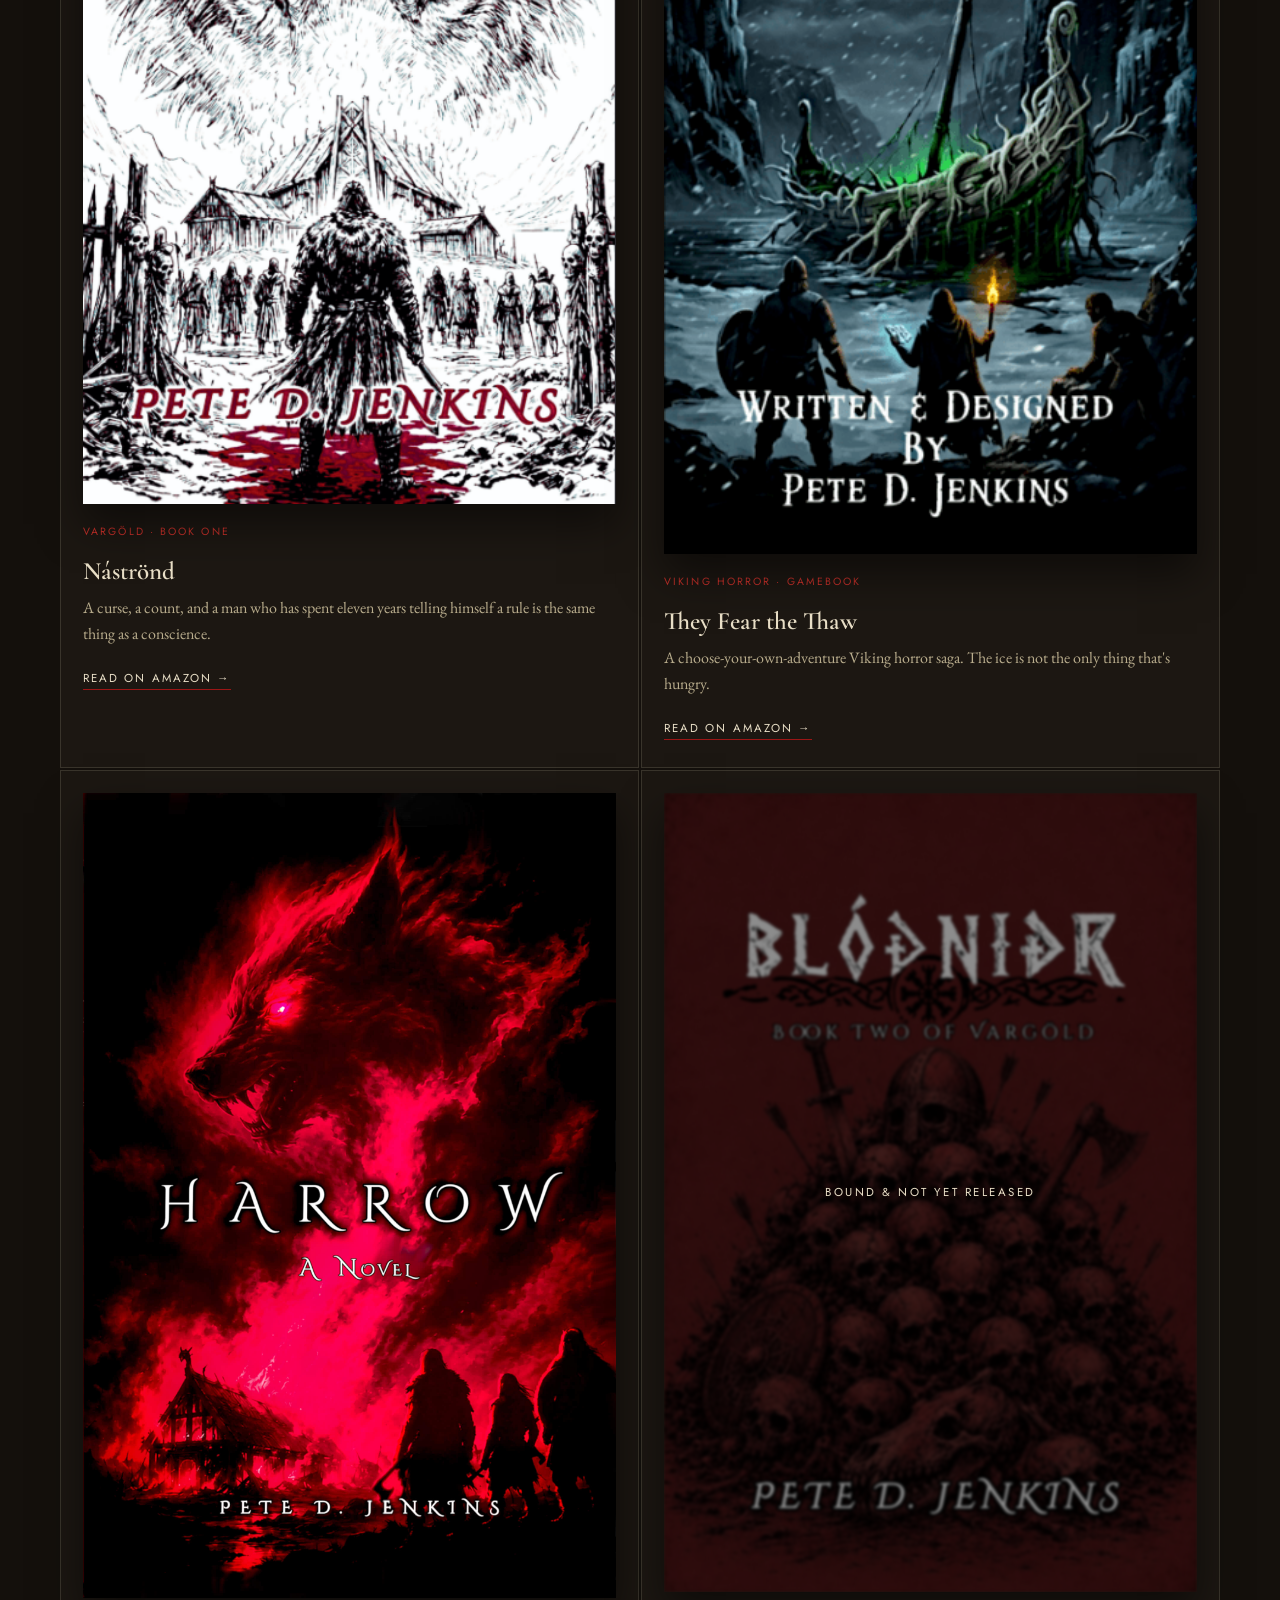
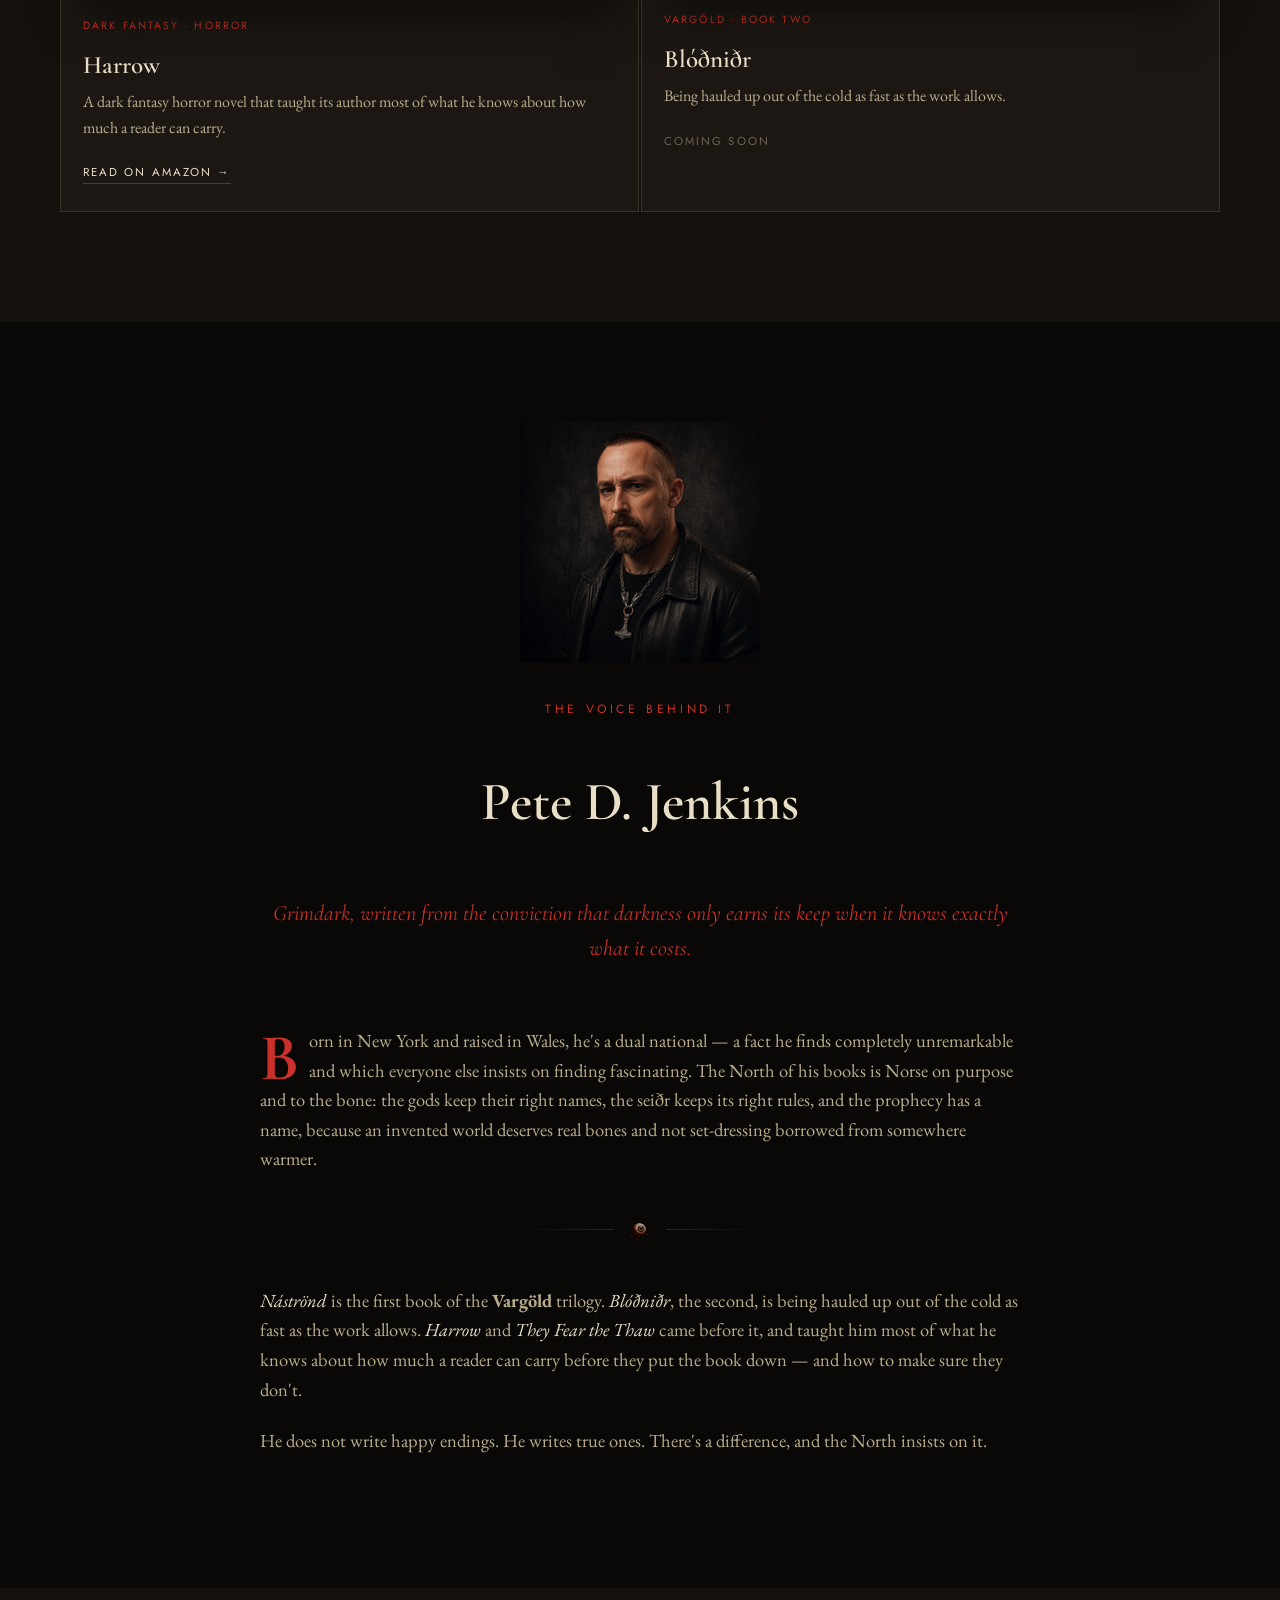
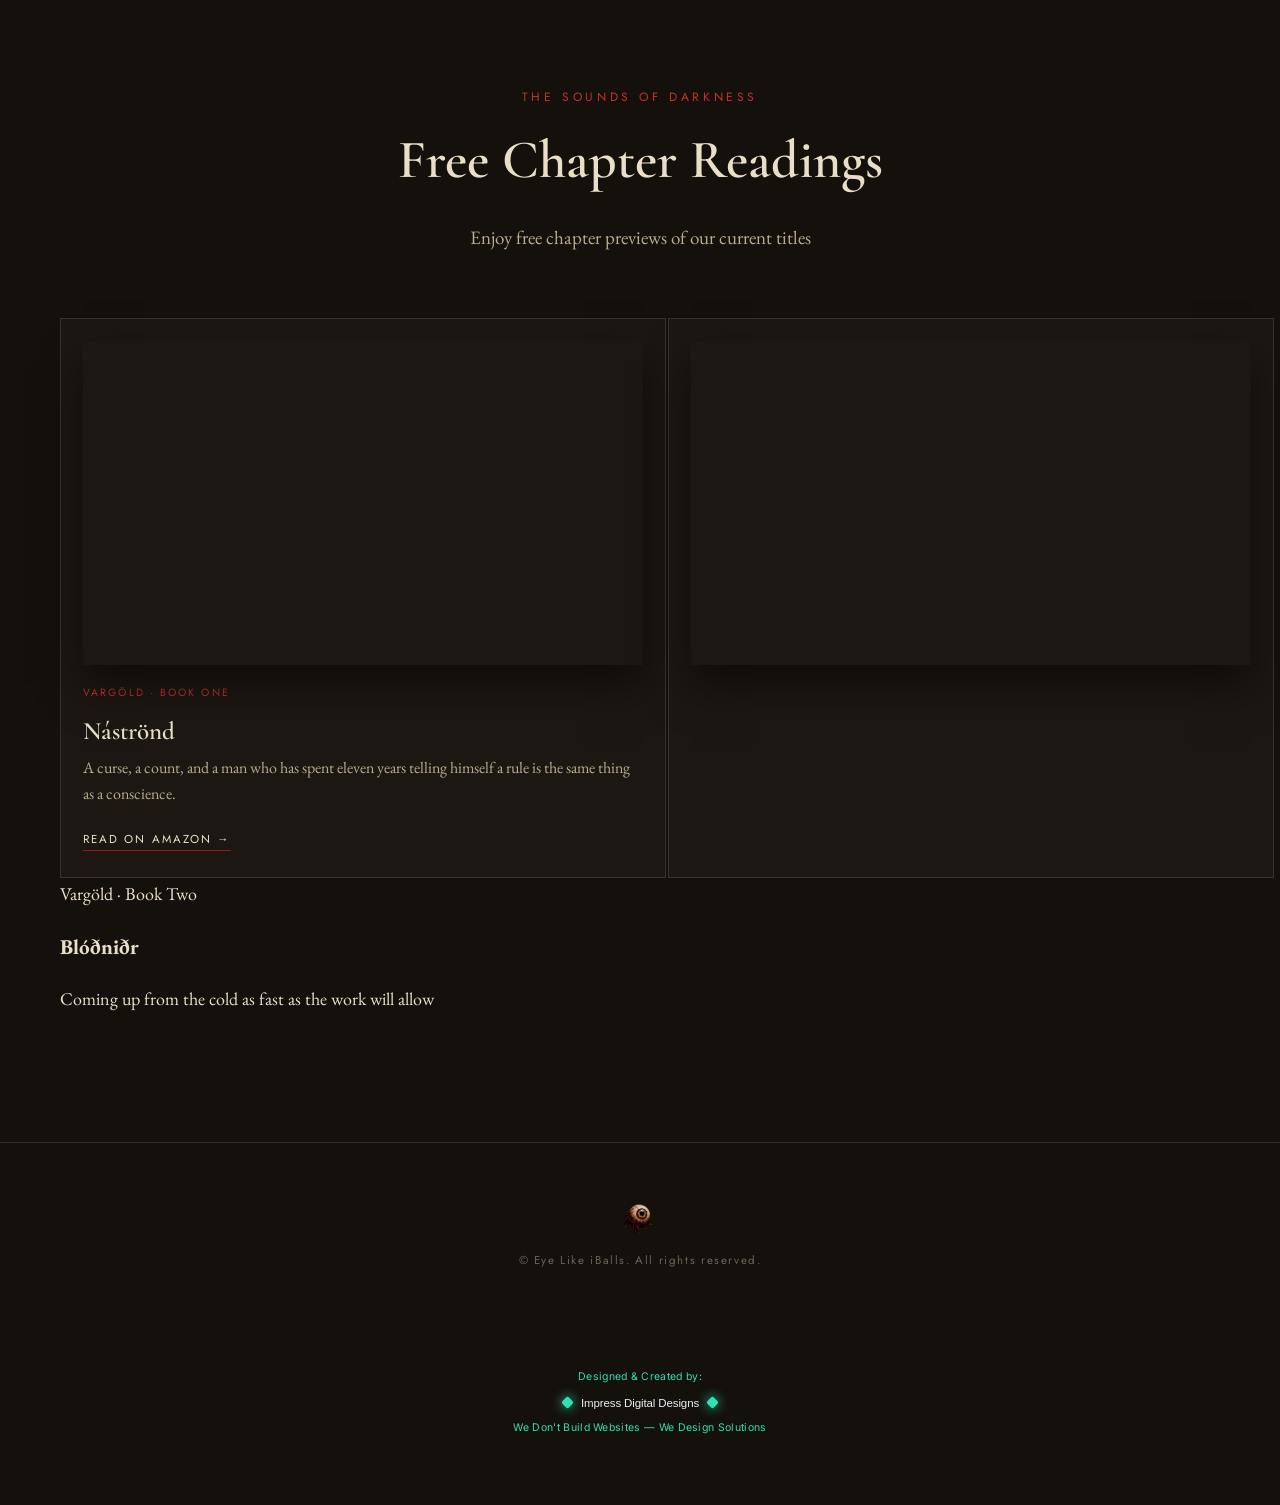
==== commit fd02bff1: "Add catalog section with book previews Added a new section for catalog with book previews and YouTub" ====
--- a/index.html
+++ b/index.html
@@ -113,11 +113,37 @@
     </div>
   </div>
 </section>
-<section class="catalog>
-  <div>
-    <iframe width="560" height="315" src="https://www.youtube.com/embed/9-eN5fuo-K4?si=UBgDWlewTH_qQAwb" title="YouTube video player" frameborder="0" allow="accelerometer; autoplay; clipboard-write; encrypted-media; gyroscope; picture-in-picture; web-share" referrerpolicy="strict-origin-when-cross-origin" allowfullscreen></iframe>
-  </div>
-</section>
+
+<section id="catalog">
+   <div class="wrap">
+    <p class="eyebrow">The Sounds of Darkness</p>
+    <h2 class="title">Free Chapter Readings</h2>
+    <p class="lede">Enjoy free chapter previews of our current titles</p>
+
+    <div class="catalog">
+
+      <article class="book">
+        <div class="frame">
+          <iframe width="560" height="315" src="https://www.youtube.com/embed/OyvJFWIwtVQ?si=AQaaMqJv9Z6mbsdX" title="YouTube video player" frameborder="0" allow="accelerometer; autoplay; clipboard-write; encrypted-media; gyroscope; picture-in-picture; web-share" referrerpolicy="strict-origin-when-cross-origin" allowfullscreen></iframe>
+        </div>
+        <span class="kicker">Vargöld &middot; Book One</span>
+        <h3>Náströnd</h3>
+        <p>A curse, a count, and a man who has spent eleven years telling himself a rule is the same thing as a conscience.</p>
+        <a class="readlink" href="https://www.amazon.com/gp/product/B0H89X2QBV/ref=ox_sc_act_image_5?smid=A1Y53T3O3Q25L8&psc=1" target="_blank" rel="noopener">Read on Amazon &rarr;</a>
+      </article>
+
+      <article class="book">
+        <div class="frame">
+          <iframe width="560" height="315" src="https://www.youtube.com/embed/9-eN5fuo-K4?si=a08_grvZHBT25Zkn" title="YouTube video player" frameborder="0" allow="accelerometer; autoplay; clipboard-write; encrypted-media; gyroscope; picture-in-picture; web-share" referrerpolicy="strict-origin-when-cross-origin" allowfullscreen></iframe>        </div>
+        </div> 
+          <span class="kicker">Vargöld &middot; Book Two</span>
+          <h3>Blóðniðr</h3>
+          <p>Coming up from the cold as fast as the work will allow</p>
+      </article>
+
+  
+</section>
+  
 <footer>
   <img src="assets/images/eyeball.png" alt="">
   <p class="rights">&copy; Eye Like iBalls. All rights reserved.</p>
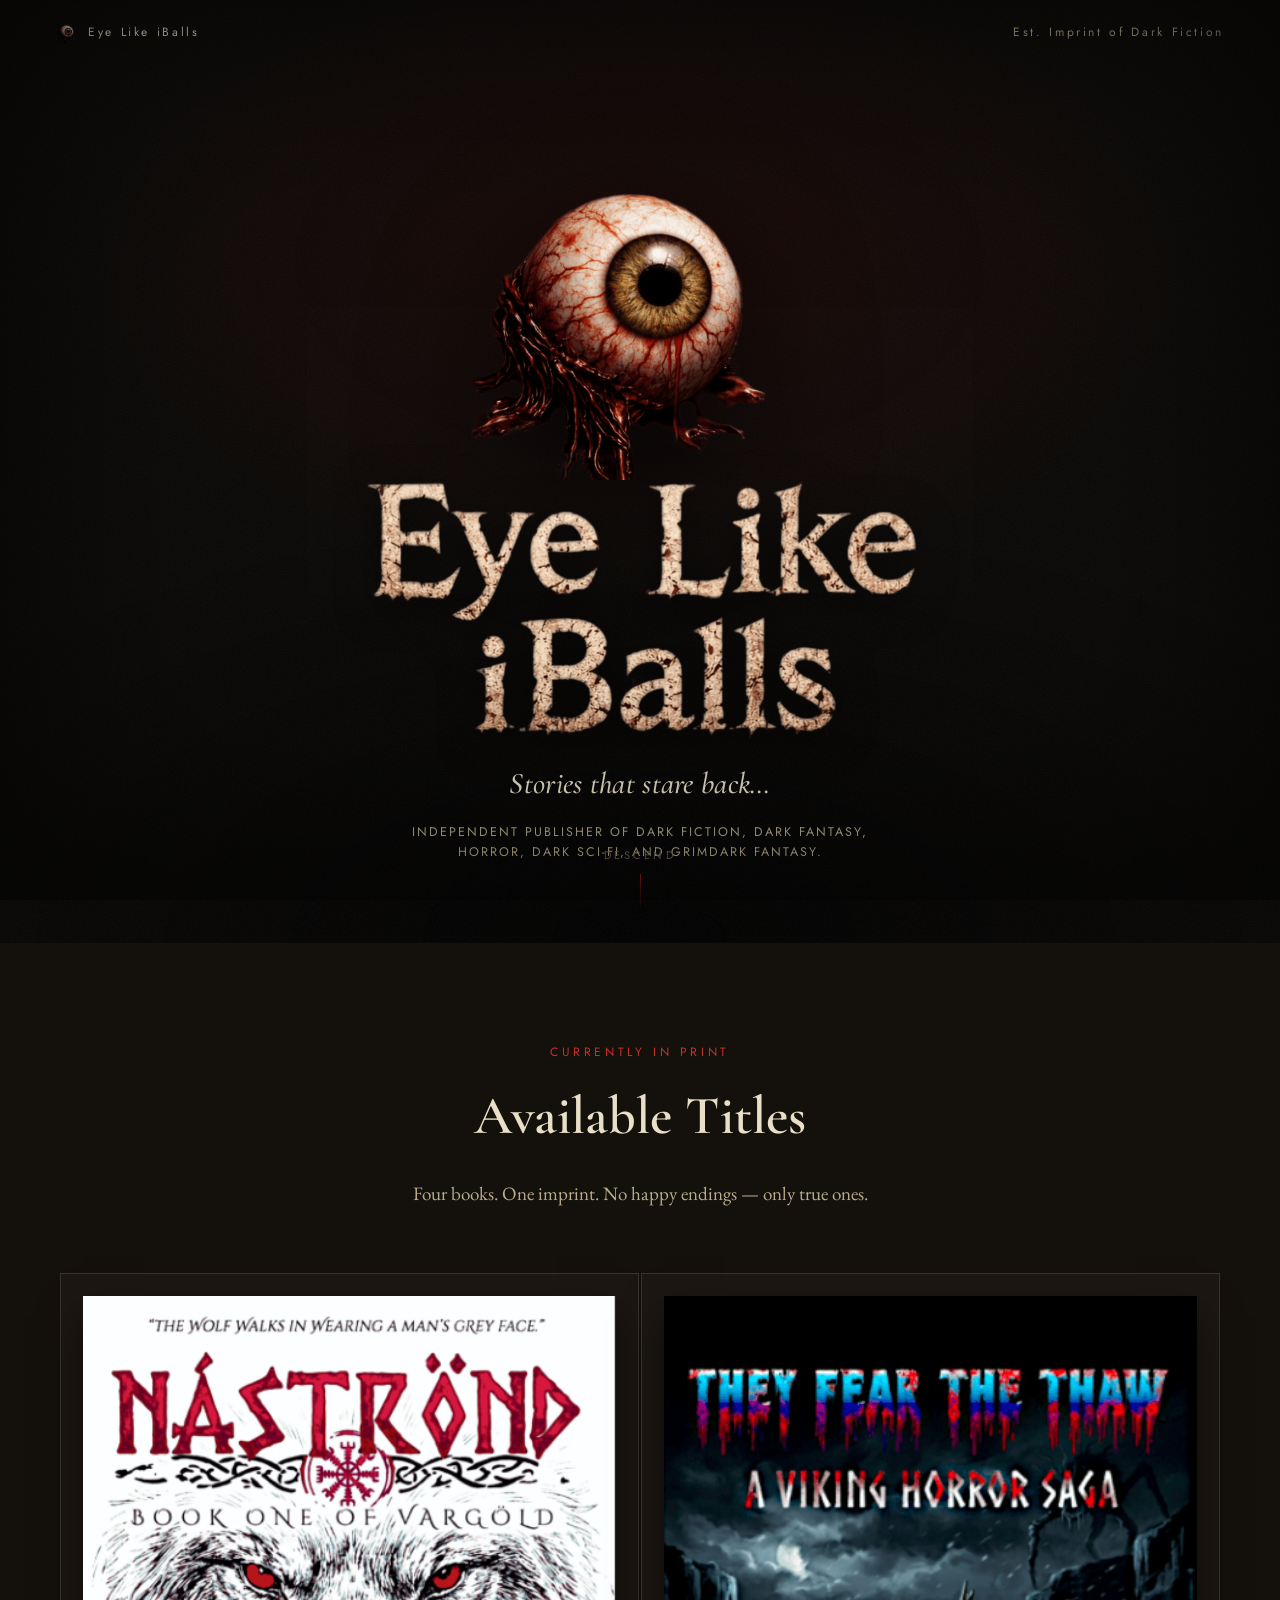
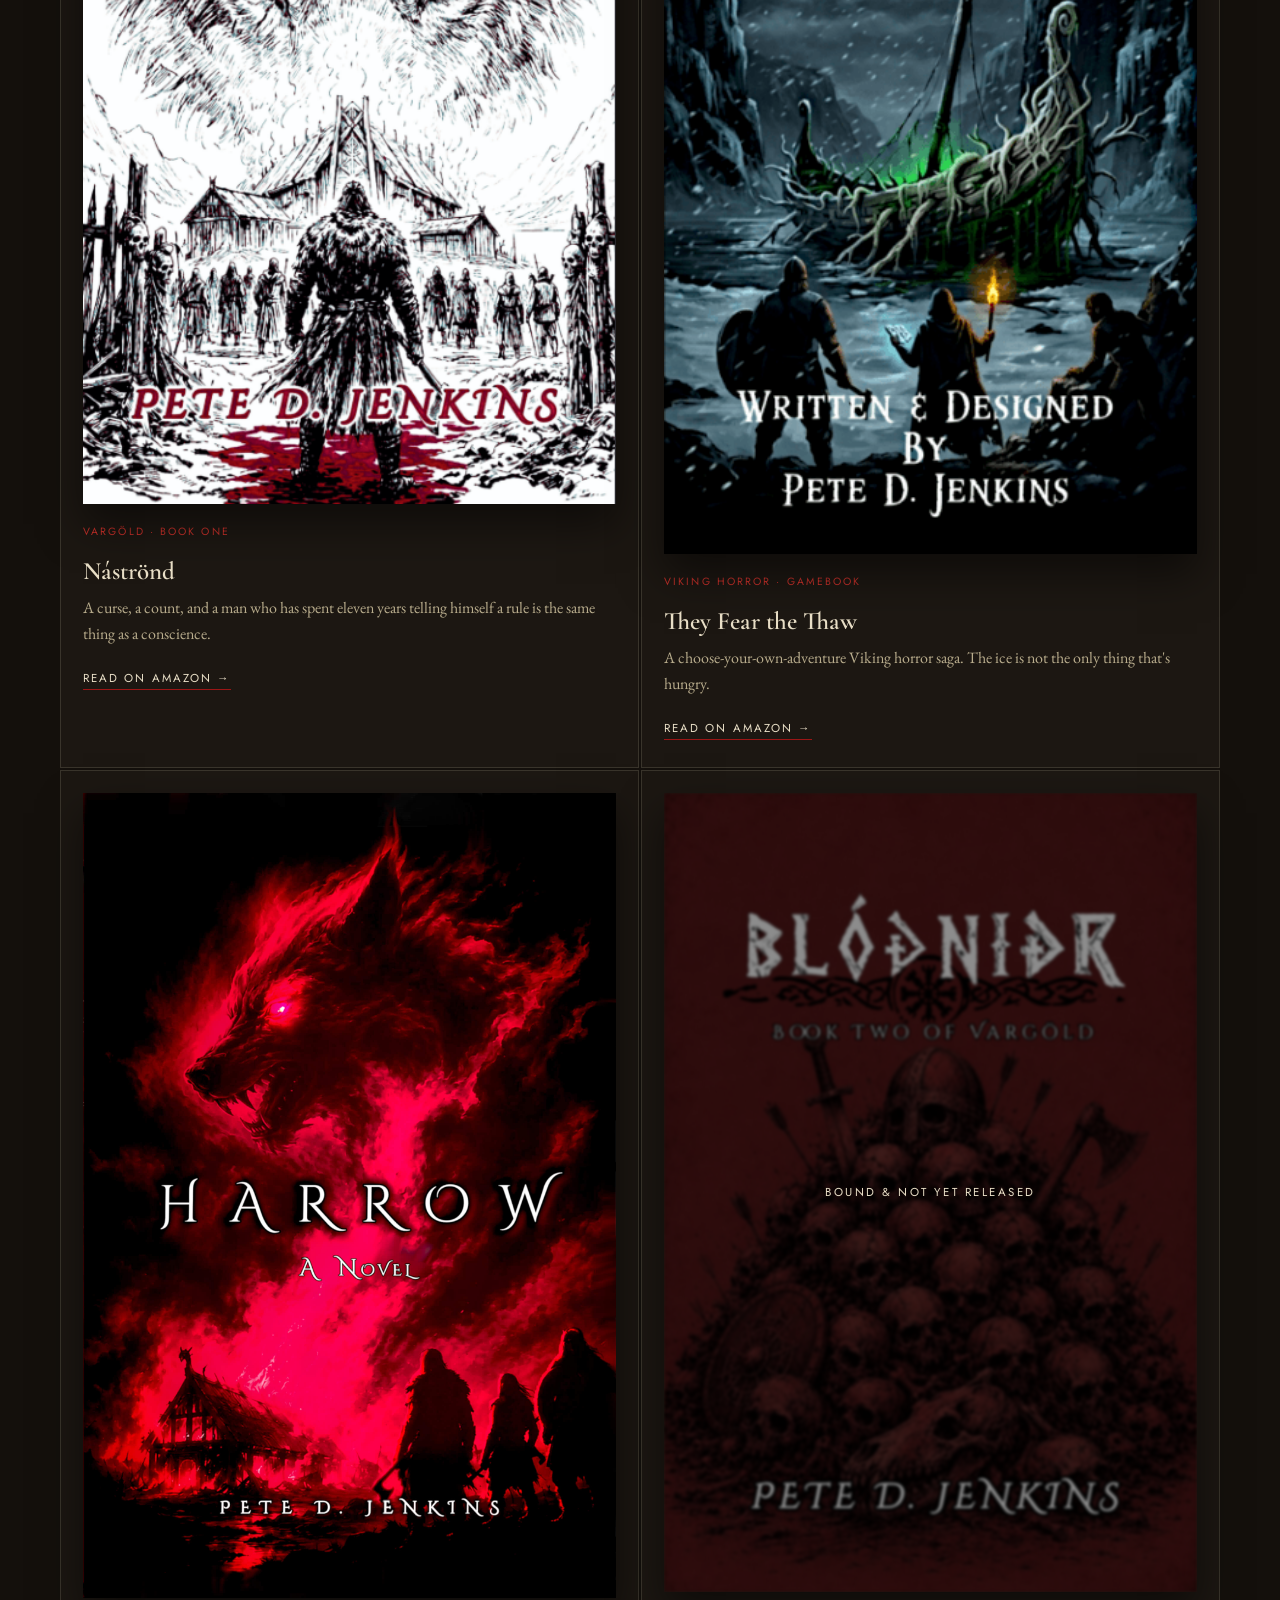
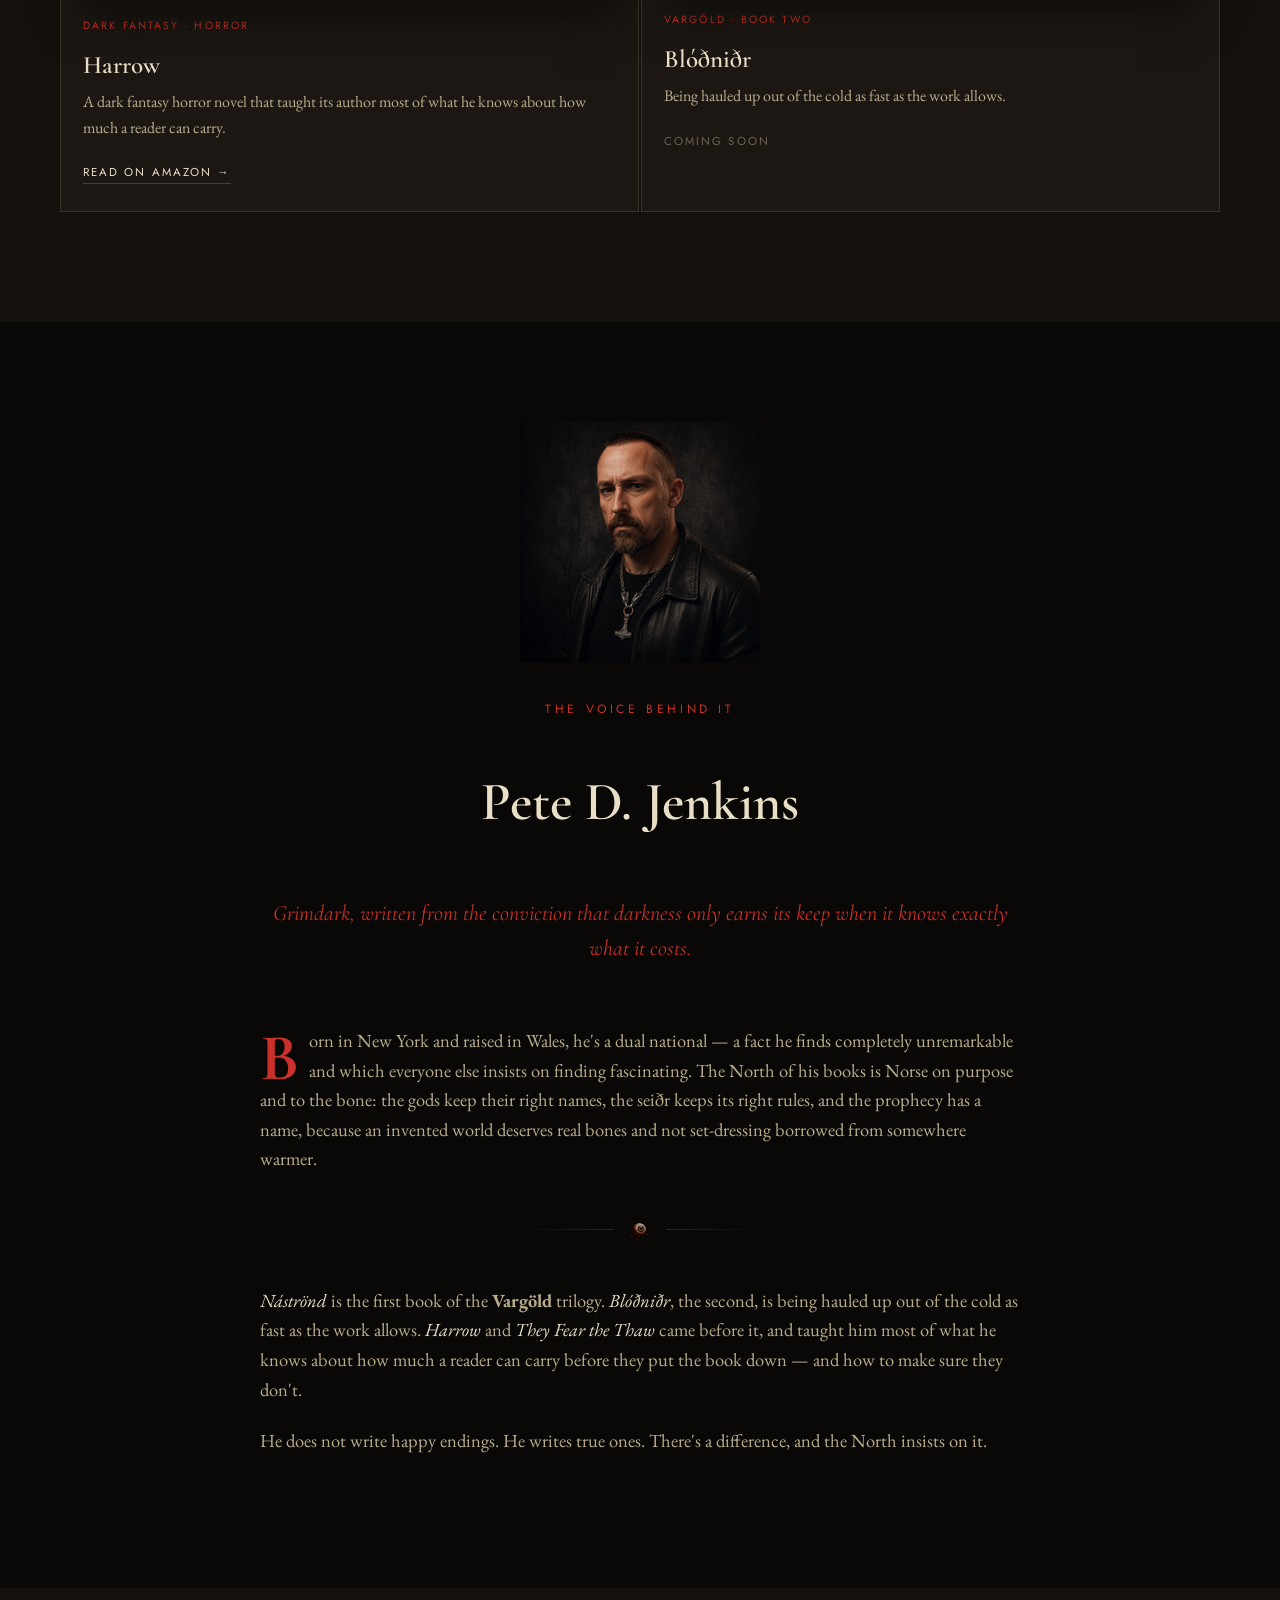
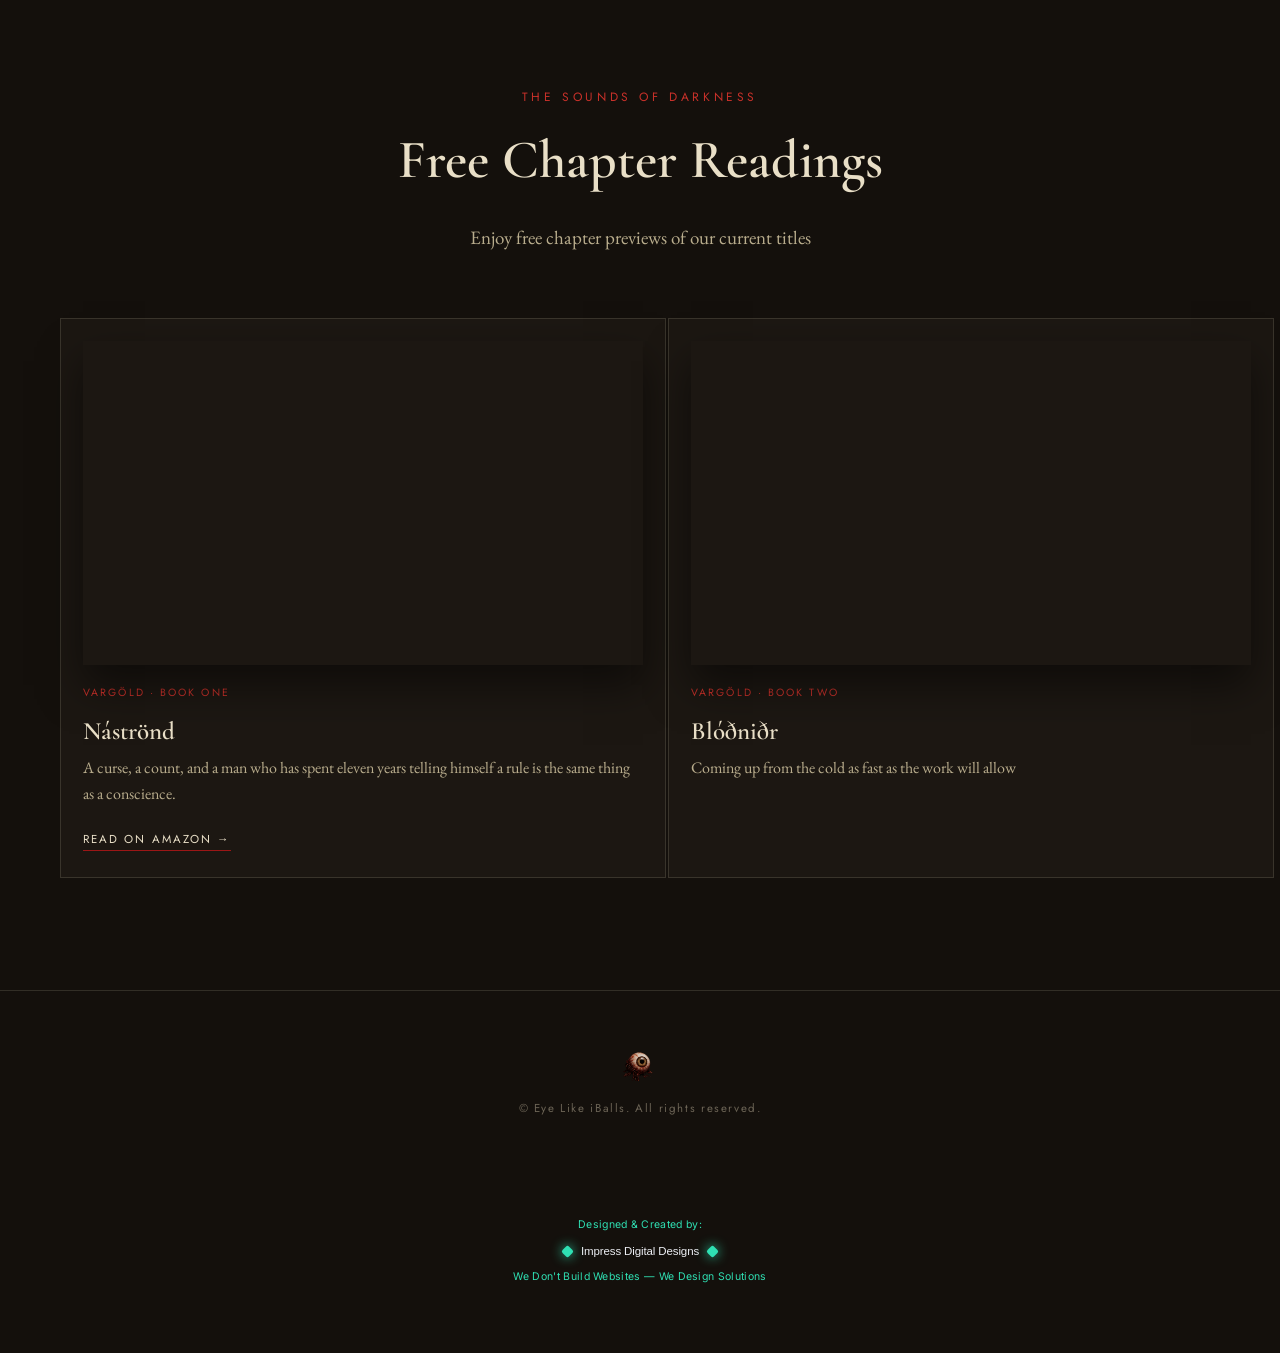
==== commit bedfff40: "Fix indentation and formatting of iframe in index.html" ====
--- a/index.html
+++ b/index.html
@@ -134,13 +134,13 @@
 
       <article class="book">
         <div class="frame">
-          <iframe width="560" height="315" src="https://www.youtube.com/embed/9-eN5fuo-K4?si=a08_grvZHBT25Zkn" title="YouTube video player" frameborder="0" allow="accelerometer; autoplay; clipboard-write; encrypted-media; gyroscope; picture-in-picture; web-share" referrerpolicy="strict-origin-when-cross-origin" allowfullscreen></iframe>        </div>
-        </div> 
+          <iframe width="560" height="315" src="https://www.youtube.com/embed/9-eN5fuo-K4?si=a08_grvZHBT25Zkn" title="YouTube video player" frameborder="0" allow="accelerometer; autoplay; clipboard-write; encrypted-media; gyroscope; picture-in-picture; web-share" referrerpolicy="strict-origin-when-cross-origin" allowfullscreen></iframe>        
+        </div>
           <span class="kicker">Vargöld &middot; Book Two</span>
           <h3>Blóðniðr</h3>
           <p>Coming up from the cold as fast as the work will allow</p>
       </article>
-
+   </div>
   
 </section>
   
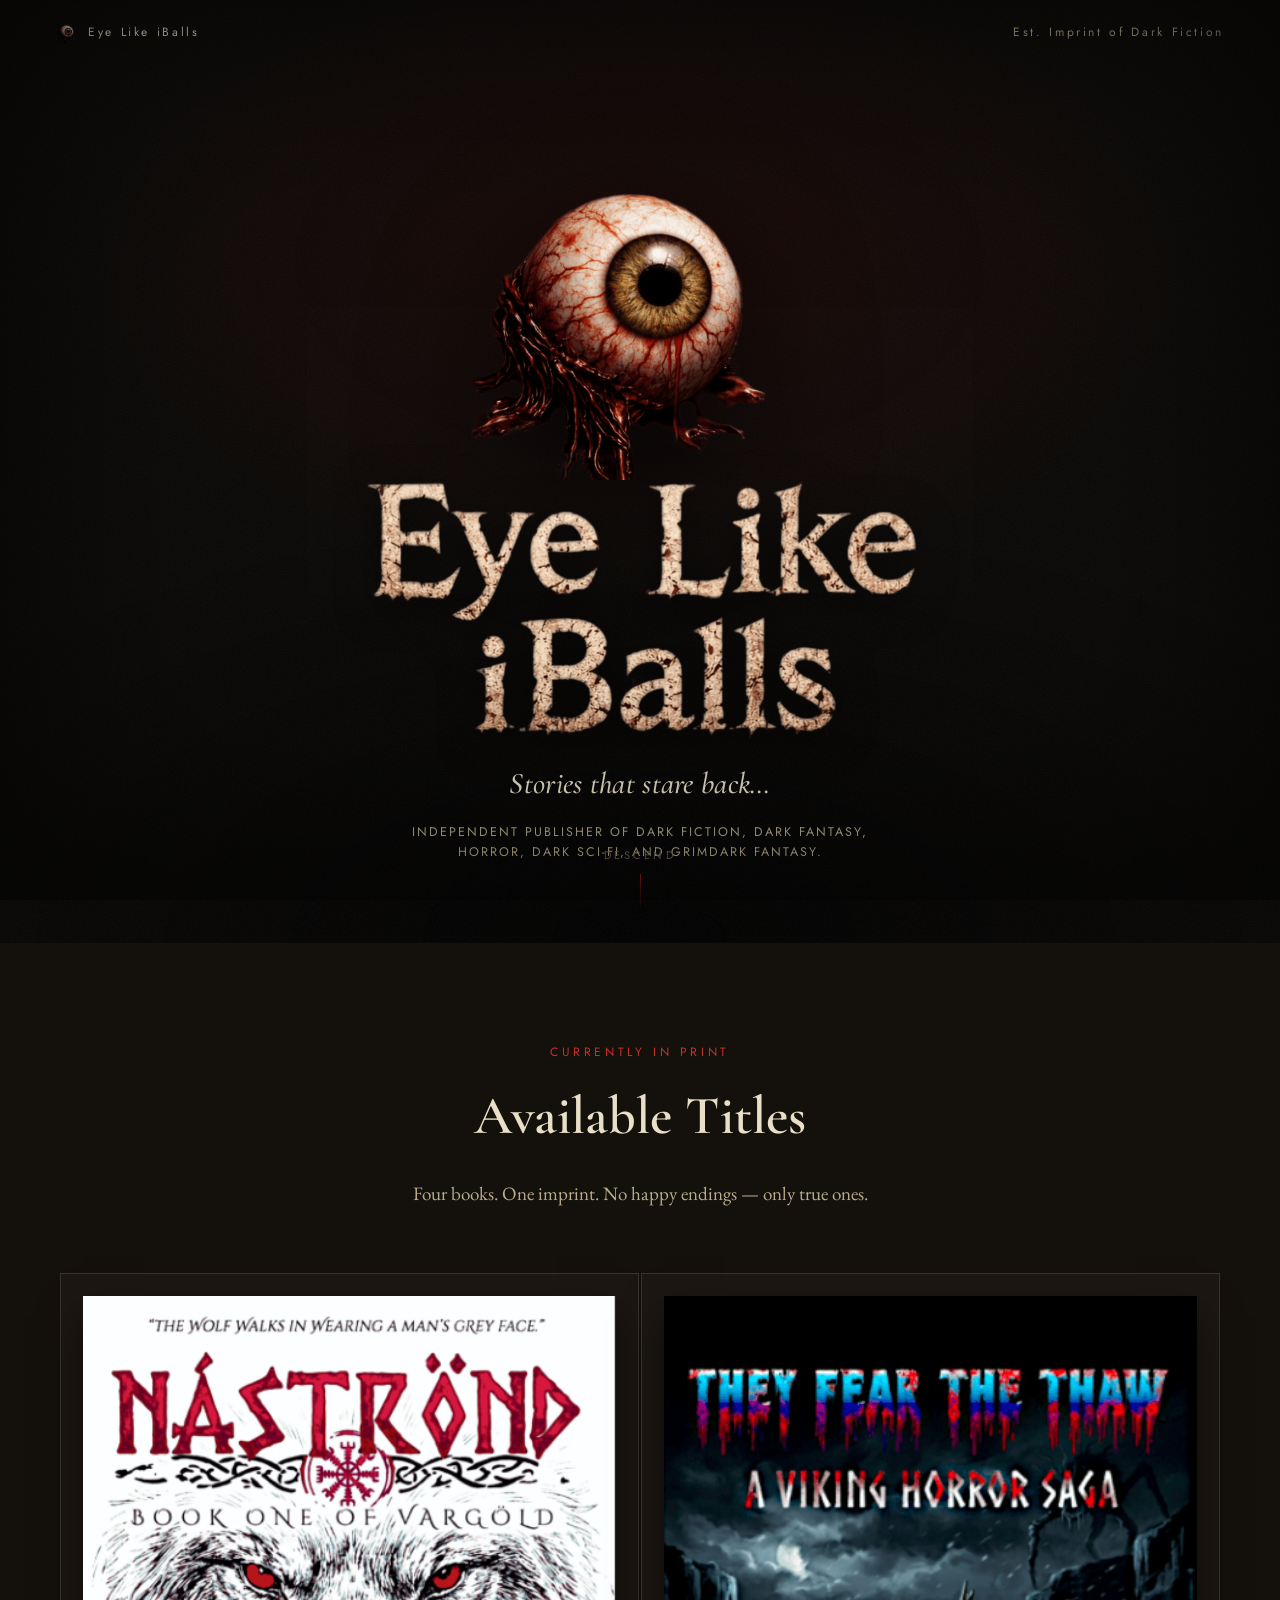
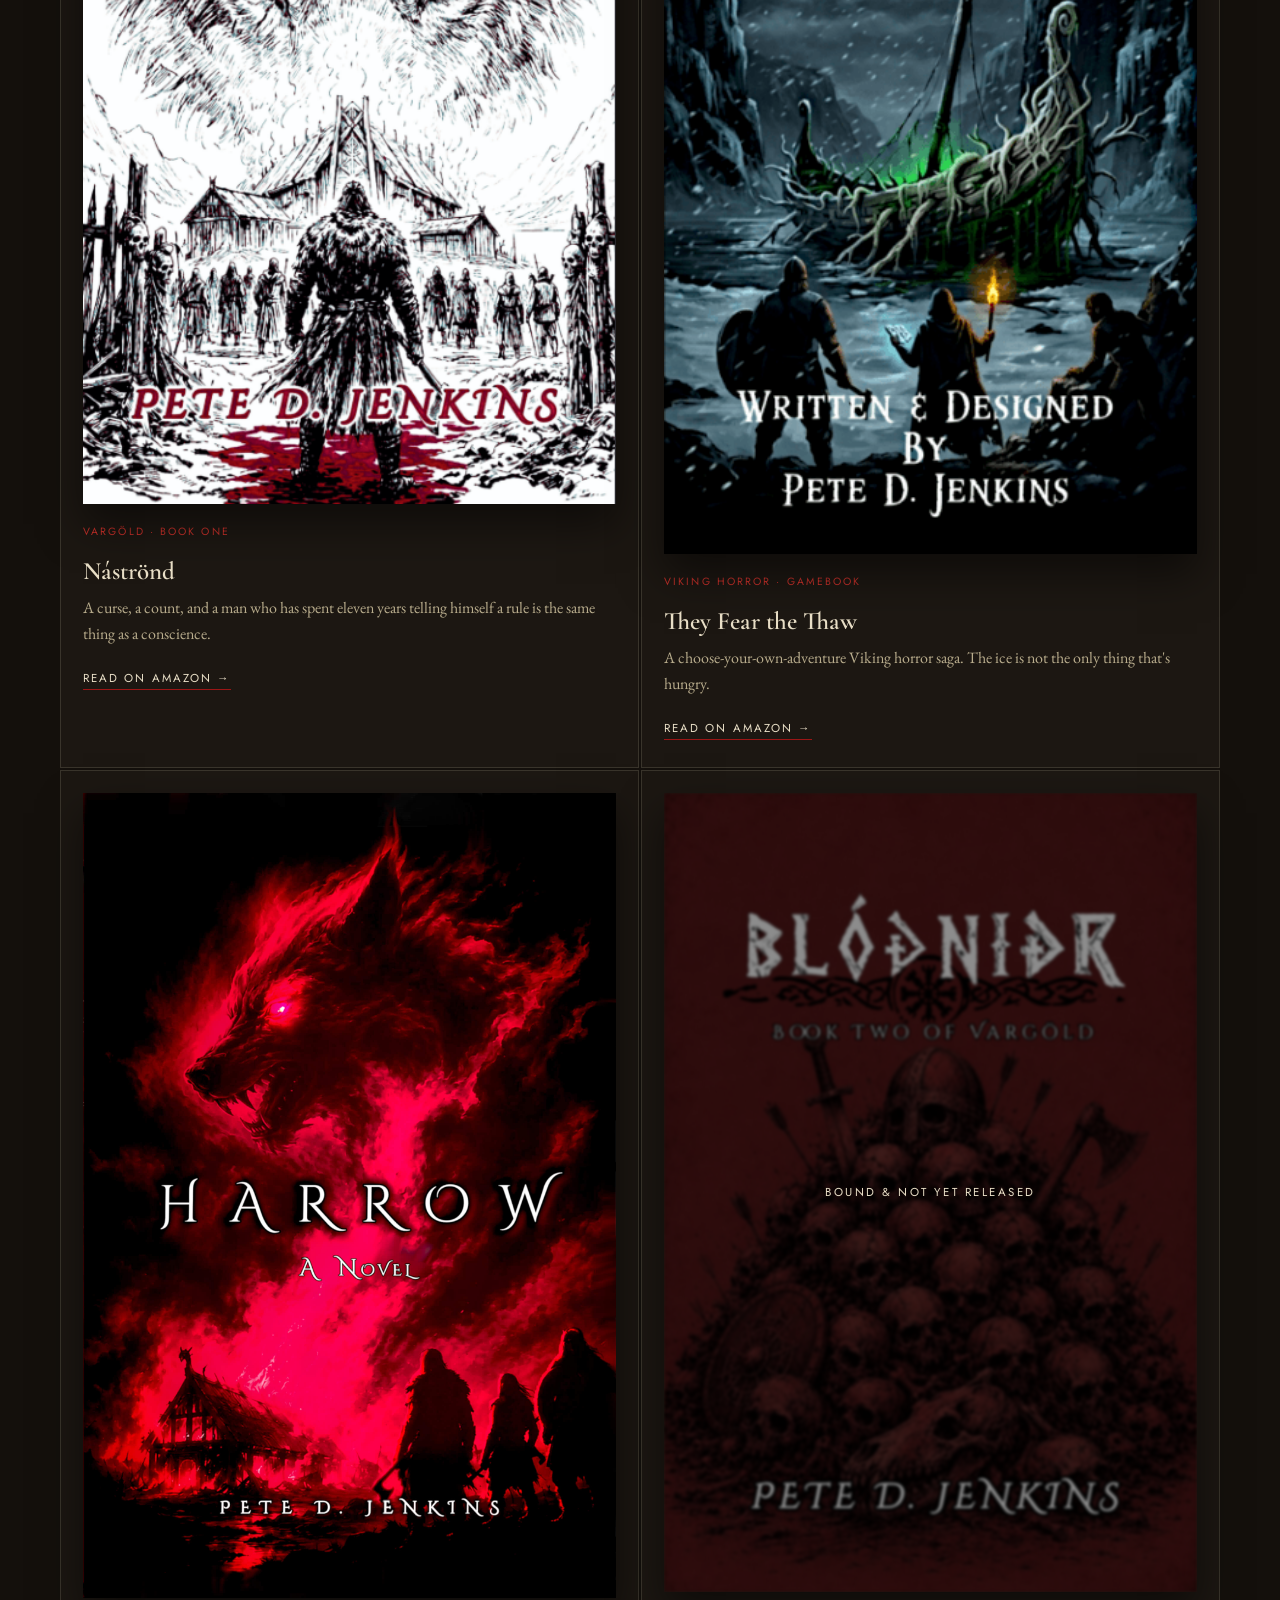
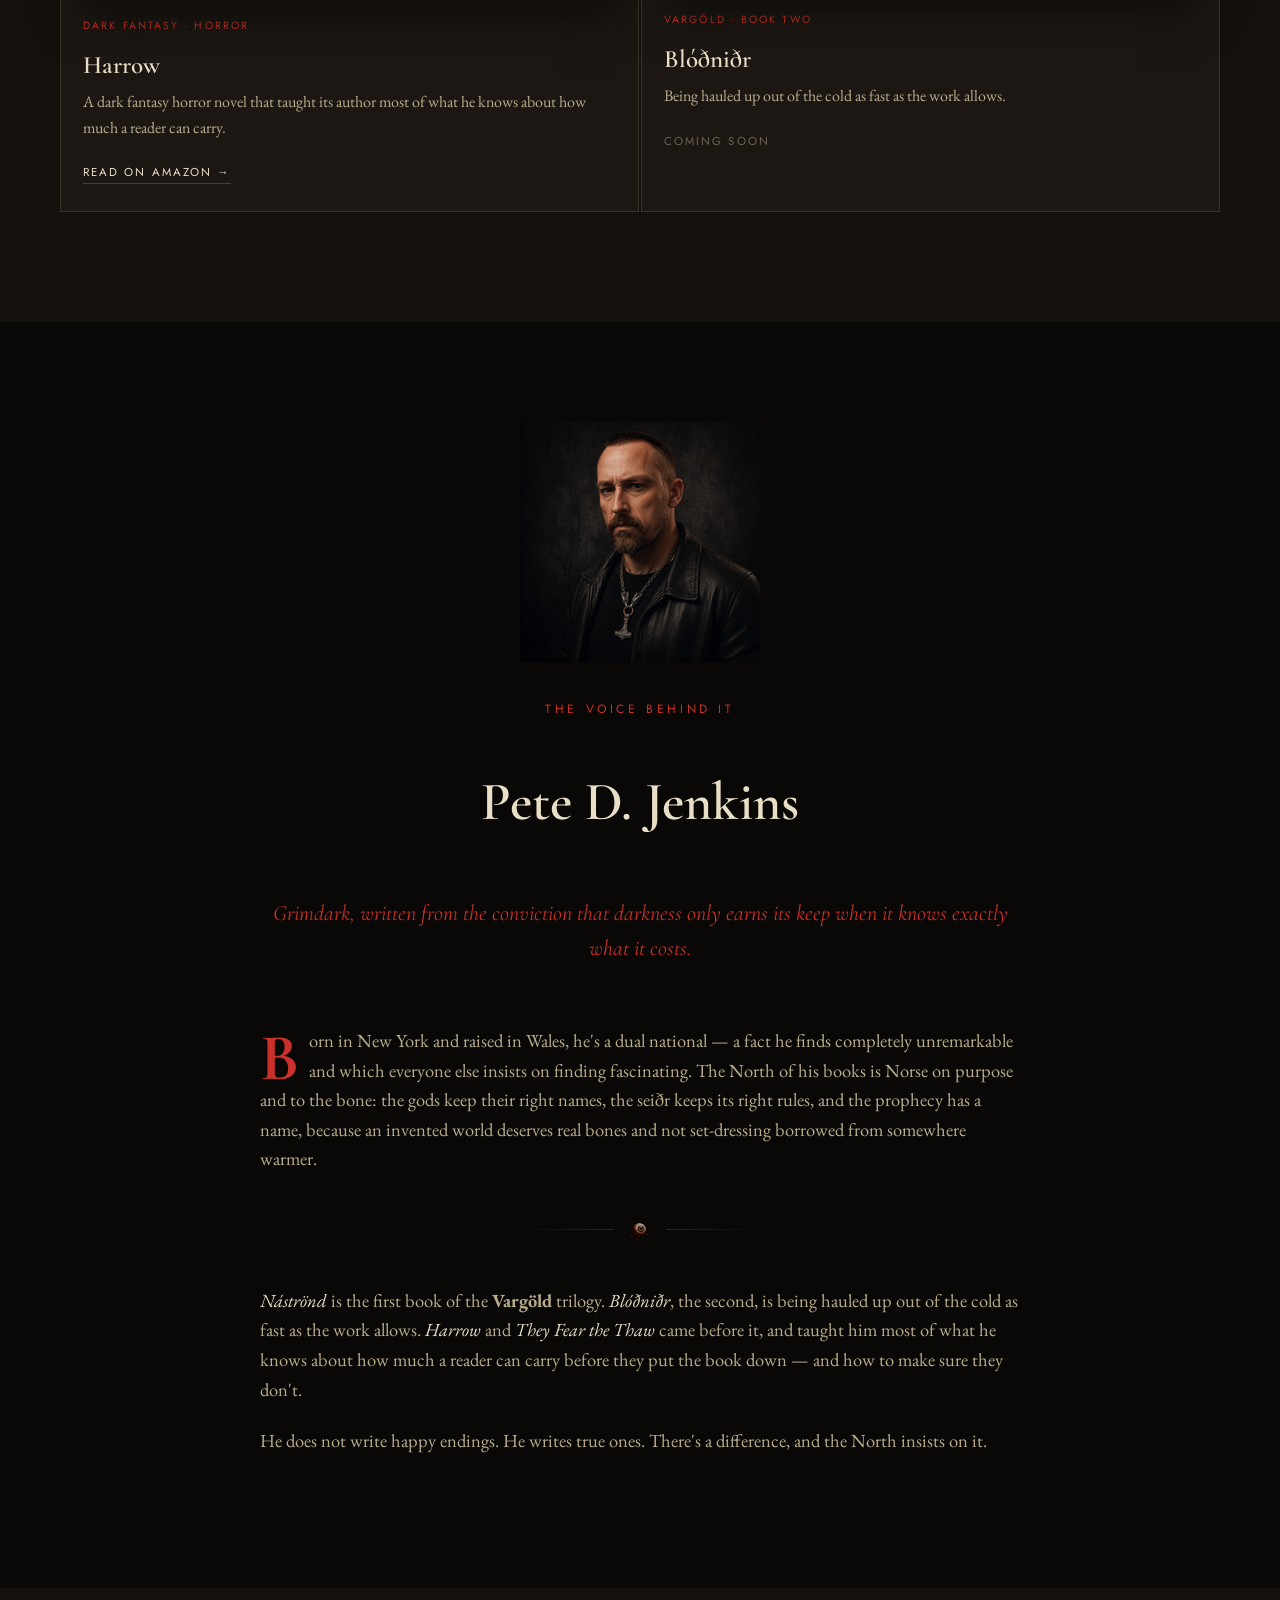
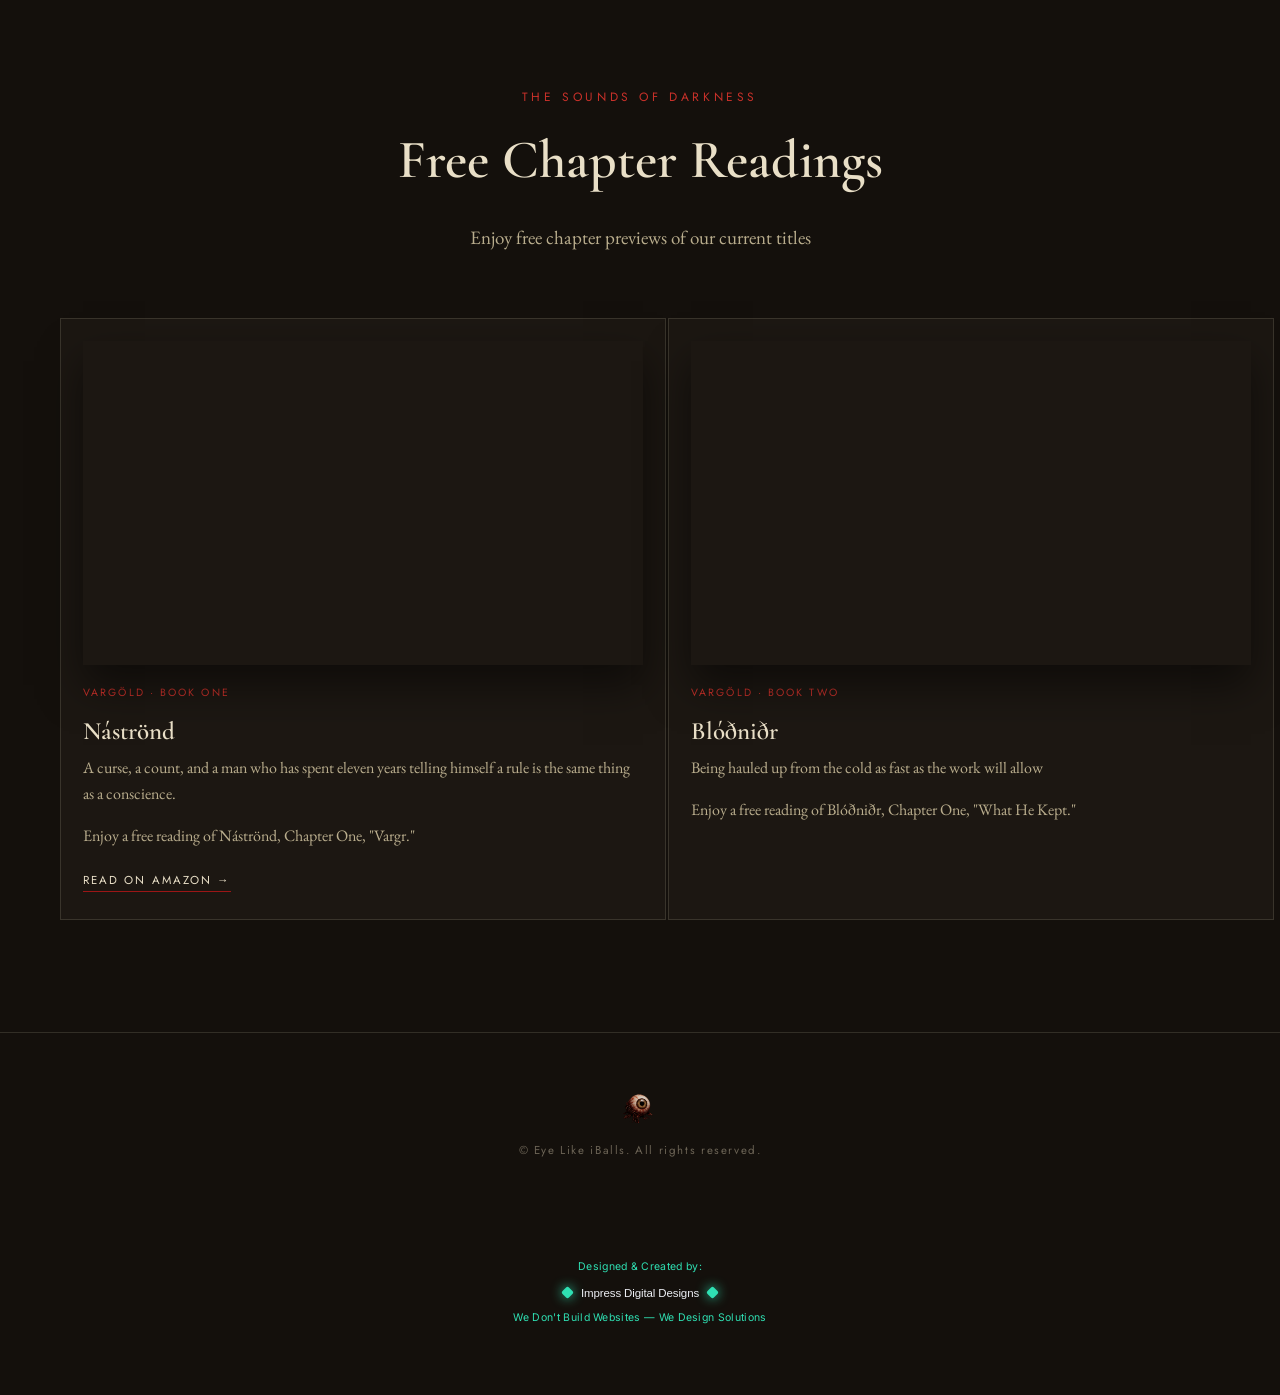
==== commit 4c219d72: "Refactor audio section and update chapter readings Updated section IDs and modified text for audio c" ====
--- a/index.html
+++ b/index.html
@@ -114,34 +114,35 @@
   </div>
 </section>
 
-<section id="catalog">
+<section id="audios">
    <div class="wrap">
     <p class="eyebrow">The Sounds of Darkness</p>
     <h2 class="title">Free Chapter Readings</h2>
     <p class="lede">Enjoy free chapter previews of our current titles</p>
 
-    <div class="catalog">
-
-      <article class="book">
+    <div class="audios">
+
+      <article class="clip">
         <div class="frame">
           <iframe width="560" height="315" src="https://www.youtube.com/embed/OyvJFWIwtVQ?si=AQaaMqJv9Z6mbsdX" title="YouTube video player" frameborder="0" allow="accelerometer; autoplay; clipboard-write; encrypted-media; gyroscope; picture-in-picture; web-share" referrerpolicy="strict-origin-when-cross-origin" allowfullscreen></iframe>
         </div>
         <span class="kicker">Vargöld &middot; Book One</span>
         <h3>Náströnd</h3>
         <p>A curse, a count, and a man who has spent eleven years telling himself a rule is the same thing as a conscience.</p>
+        <p>Enjoy a free reading of Náströnd, Chapter One, "Vargr."</p>
         <a class="readlink" href="https://www.amazon.com/gp/product/B0H89X2QBV/ref=ox_sc_act_image_5?smid=A1Y53T3O3Q25L8&psc=1" target="_blank" rel="noopener">Read on Amazon &rarr;</a>
       </article>
 
-      <article class="book">
+      <article class="clip">
         <div class="frame">
           <iframe width="560" height="315" src="https://www.youtube.com/embed/9-eN5fuo-K4?si=a08_grvZHBT25Zkn" title="YouTube video player" frameborder="0" allow="accelerometer; autoplay; clipboard-write; encrypted-media; gyroscope; picture-in-picture; web-share" referrerpolicy="strict-origin-when-cross-origin" allowfullscreen></iframe>        
         </div>
           <span class="kicker">Vargöld &middot; Book Two</span>
           <h3>Blóðniðr</h3>
-          <p>Coming up from the cold as fast as the work will allow</p>
+          <p>Being hauled up from the cold as fast as the work will allow</p>
+          <p>Enjoy a free reading of Blóðniðr, Chapter One, "What He Kept." </p>
       </article>
    </div>
-  
 </section>
   
 <footer>
@@ -209,7 +210,7 @@
     </style>
 
     <div class="IDDmadeby">
-        <a href="https://petedjenkinsauthor.github.io/impressdigitaldesigns/">
+        <a href="https://impressdigitaldesigns.com/">
             <div class="IDDlogo-intro">
                 Designed &amp; Created by:
             </div>
@@ -224,10 +225,6 @@
         </a>
     </div>
   </div>
-<!--  <p class="credit">
-    <a href="https://petedjenkinsauthor.github.io/impressdigitaldesigns/">Designed by <strong>Impress Digital Designs</strong></a>
-    <a href="https://petedjenkinsauthor.github.io/impressdigitaldesigns/"><span class="tagline2">We don't build websites. We design solutions.</span></a>
-    </p> -->
 </footer>
 
 <script>
--- a/assets/css/styles.css
+++ b/assets/css/styles.css
@@ -275,7 +275,9 @@
 }
 @media (max-width:970px){
   .catalog {
-    grid-template-columns:1fr;
+    display:flex;
+    flex-direction:column;
+    justify-content:center;
   }
 }
 .book{
@@ -414,6 +416,101 @@
 .divider-glyph::after{ background: linear-gradient(270deg, transparent, var(--hair)); }
 .divider-glyph img{ width: 20px; opacity: 0.7; }
 
+/* ---------- Audiosample ---------- */
+.audios {
+  display:grid;
+  grid-template-columns: repeat(2, 1fr);
+  grid-template-rows: repeat(2, auto);
+  gap: 2px;
+}
+@media (max-width:970px){
+  .audios {
+    display:flex;
+    flex-direction:column;
+    justify-content:center;
+  }
+}
+.clip {
+  position:relative;
+  background: var(--void-3);
+  border: 1px solid var(--hair);
+  padding: 22px 22px 26px;
+  transition: transform 0.35s ease, border-color 0.35s ease;
+}
+.clip:hover{ transform: translateY(-6px); border-color: rgba(156,22,22,0.5); }
+
+.clip .frame{
+  position:relative;
+  overflow:hidden;
+  margin-bottom: 20px;
+  box-shadow: 0 20px 40px rgba(0,0,0,0.5);
+}
+.clip .frame img{
+  width:100%;
+  display:block;
+  transition: transform 0.6s ease, filter 0.6s ease;
+}
+.clip:hover .frame img{ transform: scale(1.045); }
+
+.clip.soon .frame img{
+  filter: grayscale(0.55) contrast(1.05) brightness(0.55) blur(1.5px);
+}
+.clip.soon .frame::after{
+  content: "Bound & Not Yet Released";
+  position:absolute; inset:0;
+  display:flex; align-items:center; justify-content:center;
+  text-align:center;
+  padding: 20px;
+  font-family: var(--label);
+  font-size: 11.5px;
+  letter-spacing: 0.22em;
+  text-transform: uppercase;
+  color: var(--bone);
+}
+
+.clip h3{
+  font-family: var(--display);
+  font-size: 25px;
+  font-weight: 600;
+  margin: 0 0 4px;
+  color: var(--bone);
+}
+.clip .kicker{
+  display:block;
+  font-family: var(--label);
+  font-size: 10.5px;
+  letter-spacing: 0.2em;
+  text-transform: uppercase;
+  color: var(--blood-glow);
+  margin-bottom: 10px;
+}
+.clip p{
+  color: var(--bone-dim);
+  font-size: 16px;
+  margin: 0 0 16px;
+}
+
+.readlink{
+  font-family: var(--label);
+  font-size: 11.5px;
+  letter-spacing: 0.18em;
+  text-transform: uppercase;
+  color: var(--bone);
+  text-decoration:none;
+  border-bottom: 1px solid var(--blood-bright);
+  padding-bottom: 3px;
+  transition: color 0.25s ease, border-color 0.25s ease;
+}
+.readlink:hover{ color: var(--blood-glow); border-color: var(--blood-glow); }
+
+.tag-soon{
+  font-family: var(--label);
+  font-size: 11.5px;
+  letter-spacing: 0.18em;
+  text-transform: uppercase;
+  color: var(--ash);
+}
+
 /* ---------- footer ---------- */
 footer{
   background: var(--void-2);
@@ -452,6 +549,7 @@
   section{ padding: 76px 20px 84px; }
   .lede{ margin-bottom: 46px; }
   .catalog{ gap: 26px; }
+  .audios{ gap: 26px; }
 }
 
 @media (prefers-reduced-motion: reduce){
